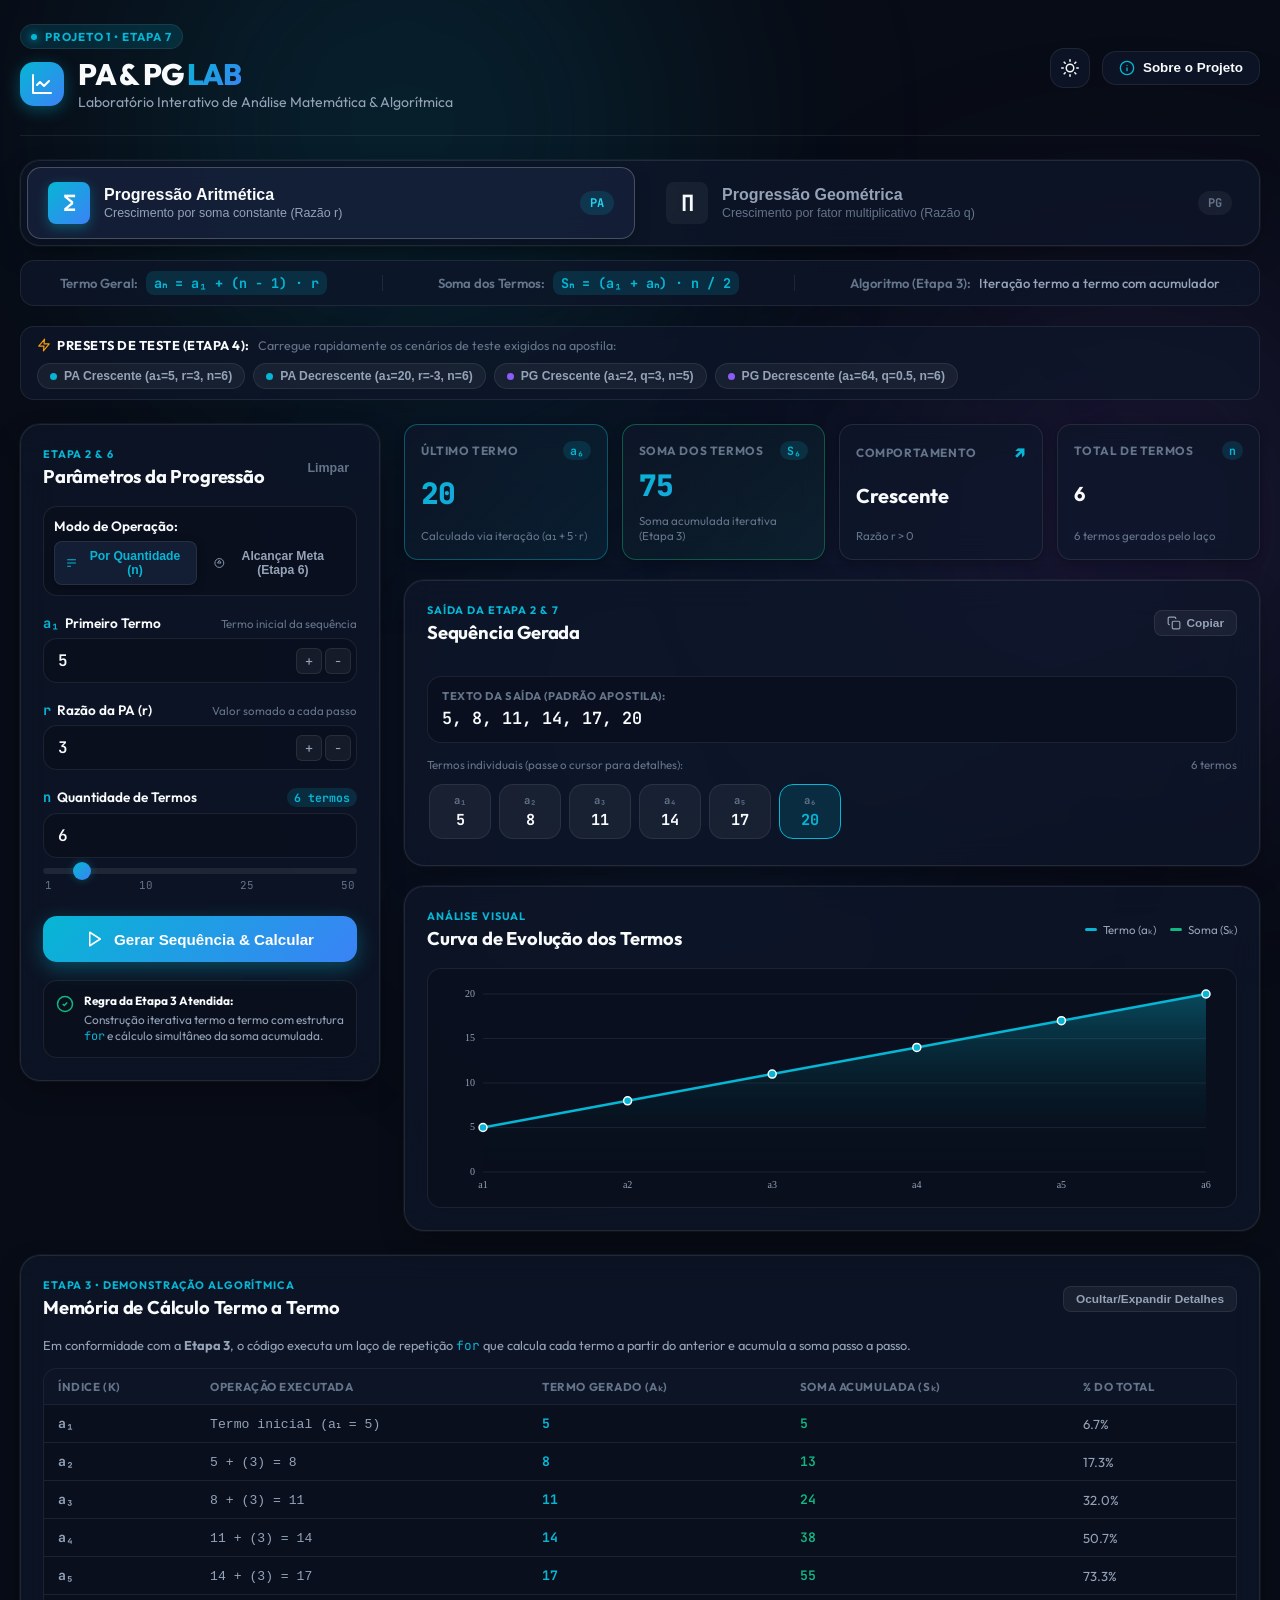
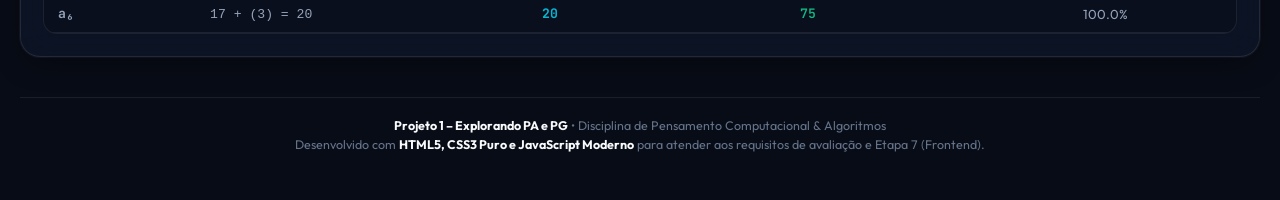
==== standalone.html @ f0453a3e "feat: implementacao inicial do PA & PG Lab (Frontend Interativo e CLI Python)" ====
<!DOCTYPE html>
<html lang="pt-BR">
<head>
  <meta charset="UTF-8">
  <meta name="viewport" content="width=device-width, initial-scale=1.0">
  <title>PA & PG LAB | Laboratório Interativo de Progressões</title>
  <meta name="description" content="Laboratório visual e interativo para exploração, cálculo e análise de Progressões Aritméticas (PA) e Geométricas (PG). Desafio Etapa 7.">
  
  <!-- Fontes do Google: Outfit (moderna/geométrica) e JetBrains Mono (precisão matemática) -->
  <link rel="preconnect" href="https://fonts.googleapis.com">
  <link rel="preconnect" href="https://fonts.gstatic.com" crossorigin>
  <link href="https://fonts.googleapis.com/css2?family=JetBrains+Mono:ital,wght@0,400;0,600;0,700;1,400&family=Outfit:wght@300;400;500;600;700;800&display=swap" rel="stylesheet">
  
  <style>
/* ==========================================================================
   PA & PG LAB - DESIGN SYSTEM & ESTILOS GLOBAIS
   Conceito: Scientific Glassmorphism + Bento Grid (Dark & Light Mode)
   ========================================================================== */

:root {
  /* Tipografia */
  --font-sans: 'Outfit', -apple-system, BlinkMacSystemFont, 'Segoe UI', Roboto, sans-serif;
  --font-mono: 'JetBrains Mono', 'Fira Code', Menlo, Consolas, monospace;

  /* Transições */
  --transition-fast: 0.18s cubic-bezier(0.4, 0, 0.2, 1);
  --transition-smooth: 0.28s cubic-bezier(0.16, 1, 0.3, 1);
  --transition-spring: 0.45s cubic-bezier(0.34, 1.56, 0.64, 1);

  /* Curvaturas */
  --radius-sm: 8px;
  --radius-md: 14px;
  --radius-lg: 20px;
  --radius-xl: 28px;
  --radius-full: 9999px;

  /* Tema PA (Progressão Aritmética - Linear, Fria, Ciano/Azul) */
  --pa-primary: #06b6d4;
  --pa-secondary: #3b82f6;
  --pa-gradient: linear-gradient(135deg, #06b6d4 0%, #3b82f6 100%);
  --pa-glow: rgba(6, 182, 212, 0.35);
  --pa-badge-bg: rgba(6, 182, 212, 0.15);
  --pa-badge-text: #22d3ee;

  /* Tema PG (Progressão Geométrica - Exponencial, Quente, Violeta/Magenta) */
  --pg-primary: #8b5cf6;
  --pg-secondary: #ec4899;
  --pg-gradient: linear-gradient(135deg, #8b5cf6 0%, #ec4899 100%);
  --pg-glow: rgba(139, 92, 246, 0.35);
  --pg-badge-bg: rgba(139, 92, 246, 0.15);
  --pg-badge-text: #c084fc;

  /* Status Colors */
  --success: #10b981;
  --success-bg: rgba(16, 185, 129, 0.15);
  --warning: #f59e0b;
  --danger: #ef4444;
}

/* ==========================================================================
   TEMA ESCURO (PADRÃO / SCIENTIFIC LAB)
   ========================================================================== */
body.theme-dark {
  --bg-app: #080c16;
  --bg-card: rgba(15, 23, 42, 0.72);
  --bg-card-hover: rgba(22, 33, 58, 0.85);
  --bg-input: rgba(10, 16, 30, 0.85);
  --bg-pill: rgba(255, 255, 255, 0.05);
  --bg-pill-hover: rgba(255, 255, 255, 0.1);
  --bg-modal: rgba(13, 19, 33, 0.96);

  --border-subtle: rgba(255, 255, 255, 0.08);
  --border-focus: rgba(255, 255, 255, 0.22);
  --border-card: rgba(255, 255, 255, 0.09);

  --text-main: #f8fafc;
  --text-muted: #94a3b8;
  --text-dim: #64748b;
  --text-inverse: #0f172a;

  --shadow-sm: 0 2px 8px rgba(0, 0, 0, 0.35);
  --shadow-card: 0 10px 30px -10px rgba(0, 0, 0, 0.55), 0 0 0 1px rgba(255, 255, 255, 0.05);
  --shadow-hover: 0 16px 40px -10px rgba(0, 0, 0, 0.7), 0 0 20px var(--theme-glow);

  --ambient-1: rgba(6, 182, 212, 0.12);
  --ambient-2: rgba(139, 92, 246, 0.12);
  --ambient-3: rgba(59, 130, 246, 0.08);
}

/* ==========================================================================
   TEMA CLARO (MINIMALIST DASHBOARD)
   ========================================================================== */
body.theme-light {
  --bg-app: #f1f5f9;
  --bg-card: rgba(255, 255, 255, 0.88);
  --bg-card-hover: rgba(255, 255, 255, 1);
  --bg-input: #ffffff;
  --bg-pill: rgba(0, 0, 0, 0.04);
  --bg-pill-hover: rgba(0, 0, 0, 0.08);
  --bg-modal: rgba(255, 255, 255, 0.98);

  --border-subtle: rgba(0, 0, 0, 0.07);
  --border-focus: rgba(0, 0, 0, 0.25);
  --border-card: rgba(0, 0, 0, 0.08);

  --text-main: #0f172a;
  --text-muted: #475569;
  --text-dim: #94a3b8;
  --text-inverse: #ffffff;

  --shadow-sm: 0 2px 6px rgba(0, 0, 0, 0.05);
  --shadow-card: 0 10px 25px -8px rgba(0, 0, 0, 0.07), 0 0 0 1px rgba(0, 0, 0, 0.04);
  --shadow-hover: 0 16px 35px -8px rgba(0, 0, 0, 0.12), 0 0 15px var(--theme-glow);

  --ambient-1: rgba(6, 182, 212, 0.18);
  --ambient-2: rgba(139, 92, 246, 0.15);
  --ambient-3: rgba(59, 130, 246, 0.12);
}

/* ==========================================================================
   VARIÁVEIS DINÂMICAS DE PROGRESSÃO ATIVA (PA vs PG)
   ========================================================================== */
body[data-progression="pa"] {
  --theme-primary: var(--pa-primary);
  --theme-secondary: var(--pa-secondary);
  --theme-gradient: var(--pa-gradient);
  --theme-glow: var(--pa-glow);
  --theme-badge-bg: var(--pa-badge-bg);
  --theme-badge-text: var(--pa-badge-text);
}

body[data-progression="pg"] {
  --theme-primary: var(--pg-primary);
  --theme-secondary: var(--pg-secondary);
  --theme-gradient: var(--pg-gradient);
  --theme-glow: var(--pg-glow);
  --theme-badge-bg: var(--pg-badge-bg);
  --theme-badge-text: var(--pg-badge-text);
}

/* ==========================================================================
   RESET & BASE
   ========================================================================== */
*, *::before, *::after {
  box-sizing: border-box;
  margin: 0;
  padding: 0;
}

html {
  font-size: 16px;
  scroll-behavior: smooth;
  -webkit-font-smoothing: antialiased;
}

body {
  font-family: var(--font-sans);
  background-color: var(--bg-app);
  color: var(--text-main);
  min-height: 100vh;
  position: relative;
  overflow-x: hidden;
  transition: background-color var(--transition-smooth), color var(--transition-smooth);
}

/* ==========================================================================
   LUZES AMBIENTAIS DE FUNDO (AMBIENT GLOWS)
   ========================================================================== */
.ambient-glow {
  position: fixed;
  border-radius: 50%;
  filter: blur(130px);
  pointer-events: none;
  z-index: 0;
  transition: all 0.8s ease;
}

.glow-1 {
  top: -150px;
  left: 10%;
  width: 550px;
  height: 550px;
  background: var(--ambient-1);
}

.glow-2 {
  top: 30%;
  right: -100px;
  width: 500px;
  height: 500px;
  background: var(--ambient-2);
}

.glow-3 {
  bottom: -100px;
  left: 30%;
  width: 600px;
  height: 600px;
  background: var(--ambient-3);
}

/* ==========================================================================
   CONTAINER PRINCIPAL
   ========================================================================== */
.app-container {
  max-width: 1320px;
  margin: 0 auto;
  padding: 24px 20px 48px;
  position: relative;
  z-index: 1;
}

/* ==========================================================================
   CABEÇALHO
   ========================================================================== */
.app-header {
  display: flex;
  justify-content: space-between;
  align-items: center;
  flex-wrap: wrap;
  gap: 16px;
  padding-bottom: 24px;
  border-bottom: 1px solid var(--border-subtle);
  margin-bottom: 24px;
}

.header-brand {
  display: flex;
  flex-direction: column;
  gap: 8px;
}

.brand-badge {
  display: inline-flex;
  align-items: center;
  gap: 8px;
  font-size: 0.72rem;
  font-weight: 700;
  letter-spacing: 0.08em;
  color: var(--theme-primary);
  background: var(--theme-badge-bg);
  padding: 4px 10px;
  border-radius: var(--radius-full);
  border: 1px solid var(--border-subtle);
  width: fit-content;
}

.badge-dot {
  width: 6px;
  height: 6px;
  border-radius: 50%;
  background: var(--theme-primary);
  box-shadow: 0 0 8px var(--theme-primary);
  animation: pulseDot 2s infinite;
}

@keyframes pulseDot {
  0%, 100% { opacity: 1; transform: scale(1); }
  50% { opacity: 0.4; transform: scale(1.3); }
}

.brand-title-group {
  display: flex;
  align-items: center;
  gap: 14px;
}

.brand-icon {
  width: 44px;
  height: 44px;
  border-radius: var(--radius-md);
  background: var(--theme-gradient);
  display: flex;
  align-items: center;
  justify-content: center;
  color: #ffffff;
  box-shadow: 0 4px 16px var(--theme-glow);
  flex-shrink: 0;
}

.brand-icon svg {
  width: 24px;
  height: 24px;
}

.brand-title {
  font-size: 1.85rem;
  font-weight: 800;
  letter-spacing: -0.03em;
  line-height: 1.15;
}

.gradient-text {
  background: var(--theme-gradient);
  -webkit-background-clip: text;
  -webkit-text-fill-color: transparent;
}

.brand-subtitle {
  font-size: 0.88rem;
  color: var(--text-muted);
  margin-top: 2px;
}

.header-actions {
  display: flex;
  align-items: center;
  gap: 12px;
}

/* Botões do Header */
.btn-icon {
  width: 40px;
  height: 40px;
  border-radius: var(--radius-md);
  background: var(--bg-card);
  border: 1px solid var(--border-subtle);
  color: var(--text-main);
  display: flex;
  align-items: center;
  justify-content: center;
  cursor: pointer;
  transition: all var(--transition-fast);
}

.btn-icon:hover {
  background: var(--bg-card-hover);
  border-color: var(--border-focus);
  transform: translateY(-2px);
}

.btn-icon svg {
  width: 18px;
  height: 18px;
}

body.theme-dark .icon-moon { display: none; }
body.theme-dark .icon-sun { display: block; }
body.theme-light .icon-moon { display: block; }
body.theme-light .icon-sun { display: none; }

.btn-ghost {
  display: inline-flex;
  align-items: center;
  gap: 8px;
  padding: 8px 16px;
  border-radius: var(--radius-md);
  background: var(--bg-card);
  border: 1px solid var(--border-subtle);
  color: var(--text-main);
  font-size: 0.84rem;
  font-weight: 600;
  cursor: pointer;
  transition: all var(--transition-fast);
}

.btn-ghost:hover {
  background: var(--bg-card-hover);
  border-color: var(--border-focus);
  transform: translateY(-2px);
}

.btn-ghost svg {
  width: 16px;
  height: 16px;
  color: var(--theme-primary);
}

/* ==========================================================================
   BARRA DE SELEÇÃO PRINCIPAL: PA vs PG
   ========================================================================== */
.type-selector-section {
  display: flex;
  flex-direction: column;
  gap: 14px;
  margin-bottom: 20px;
}

.segmented-control {
  display: grid;
  grid-template-columns: 1fr 1fr;
  gap: 10px;
  background: var(--bg-card);
  padding: 6px;
  border-radius: var(--radius-lg);
  border: 1px solid var(--border-card);
  backdrop-filter: blur(16px);
  -webkit-backdrop-filter: blur(16px);
  box-shadow: var(--shadow-card);
}

.segment-btn {
  display: flex;
  align-items: center;
  gap: 14px;
  padding: 14px 20px;
  background: transparent;
  border: 1px solid transparent;
  border-radius: var(--radius-md);
  color: var(--text-muted);
  cursor: pointer;
  text-align: left;
  transition: all var(--transition-smooth);
  position: relative;
}

.segment-btn:hover {
  color: var(--text-main);
  background: var(--bg-pill);
}

.segment-btn.active {
  background: var(--bg-card-hover);
  border-color: var(--border-focus);
  color: var(--text-main);
  box-shadow: 0 4px 15px rgba(0, 0, 0, 0.25);
}

.segment-icon {
  font-family: var(--font-mono);
  font-size: 1.4rem;
  font-weight: 700;
  width: 42px;
  height: 42px;
  border-radius: var(--radius-sm);
  display: flex;
  align-items: center;
  justify-content: center;
  background: var(--bg-pill);
  color: var(--text-main);
  transition: all var(--transition-fast);
}

.segment-btn.active .segment-icon {
  background: var(--theme-gradient);
  color: #ffffff;
  box-shadow: 0 4px 12px var(--theme-glow);
}

.segment-content {
  display: flex;
  flex-direction: column;
  gap: 2px;
  flex: 1;
}

.segment-label {
  font-size: 1rem;
  font-weight: 700;
}

.segment-sub {
  font-size: 0.78rem;
  color: var(--text-dim);
}

.segment-btn.active .segment-sub {
  color: var(--text-muted);
}

.segment-badge {
  font-family: var(--font-mono);
  font-size: 0.75rem;
  font-weight: 700;
  padding: 4px 10px;
  border-radius: var(--radius-full);
  background: var(--bg-pill);
  color: var(--text-dim);
}

.segment-btn.active .segment-badge {
  background: var(--theme-badge-bg);
  color: var(--theme-badge-text);
}

/* Banner de Fórmulas Matemáticas */
.formula-banner {
  display: flex;
  align-items: center;
  justify-content: space-around;
  flex-wrap: wrap;
  gap: 12px;
  padding: 10px 18px;
  background: var(--bg-card);
  border-radius: var(--radius-md);
  border: 1px solid var(--border-subtle);
  backdrop-filter: blur(12px);
  font-size: 0.82rem;
}

.formula-item {
  display: flex;
  align-items: center;
  gap: 8px;
}

.formula-tag {
  color: var(--text-dim);
  font-weight: 600;
}

.formula-code {
  font-family: var(--font-mono);
  font-weight: 700;
  color: var(--theme-primary);
  background: var(--theme-badge-bg);
  padding: 3px 8px;
  border-radius: var(--radius-sm);
  font-size: 0.84rem;
}

.formula-divider {
  width: 1px;
  height: 16px;
  background: var(--border-subtle);
}

.formula-desc {
  color: var(--text-muted);
  font-weight: 500;
}

/* ==========================================================================
   PRESETS RÁPIDOS DA ETAPA 4 (TESTES)
   ========================================================================== */
.presets-section {
  display: flex;
  align-items: center;
  justify-content: space-between;
  flex-wrap: wrap;
  gap: 10px;
  padding: 10px 16px;
  background: var(--bg-card);
  border-radius: var(--radius-md);
  border: 1px solid var(--border-subtle);
  margin-bottom: 24px;
}

.presets-header {
  display: flex;
  align-items: center;
  gap: 8px;
}

.presets-title {
  display: inline-flex;
  align-items: center;
  gap: 6px;
  font-size: 0.8rem;
  font-weight: 700;
  color: var(--text-main);
  text-transform: uppercase;
  letter-spacing: 0.04em;
}

.presets-title svg {
  width: 14px;
  height: 14px;
  color: var(--warning);
}

.presets-hint {
  font-size: 0.78rem;
  color: var(--text-dim);
}

.presets-grid {
  display: flex;
  flex-wrap: wrap;
  gap: 8px;
}

.preset-pill {
  display: inline-flex;
  align-items: center;
  gap: 7px;
  padding: 5px 12px;
  background: var(--bg-pill);
  border: 1px solid var(--border-subtle);
  border-radius: var(--radius-full);
  color: var(--text-muted);
  font-size: 0.76rem;
  font-weight: 600;
  cursor: pointer;
  transition: all var(--transition-fast);
}

.preset-pill:hover {
  background: var(--bg-pill-hover);
  color: var(--text-main);
  border-color: var(--border-focus);
  transform: translateY(-1px);
}

.pill-dot {
  width: 7px;
  height: 7px;
  border-radius: 50%;
}

.dot-pa { background: var(--pa-primary); }
.dot-pg { background: var(--pg-primary); }

/* ==========================================================================
   GRID DO DASHBOARD PRINCIPAL (BENTO FORMAT)
   ========================================================================== */
.dashboard-grid {
  display: grid;
  grid-template-columns: 360px 1fr;
  gap: 24px;
  align-items: start;
}

@media (max-width: 980px) {
  .dashboard-grid {
    grid-template-columns: 1fr;
  }
}

/* Estilo Base de Card Glassmorphism */
.card {
  background: var(--bg-card);
  border: 1px solid var(--border-card);
  border-radius: var(--radius-lg);
  padding: 22px;
  backdrop-filter: blur(16px);
  -webkit-backdrop-filter: blur(16px);
  box-shadow: var(--shadow-card);
  transition: border-color var(--transition-fast), box-shadow var(--transition-smooth);
}

.card-header {
  display: flex;
  justify-content: space-between;
  align-items: center;
  margin-bottom: 18px;
}

.card-title-group {
  display: flex;
  flex-direction: column;
  gap: 4px;
}

.card-badge {
  font-size: 0.68rem;
  font-weight: 700;
  letter-spacing: 0.08em;
  color: var(--theme-primary);
  text-transform: uppercase;
}

.card-title {
  font-size: 1.15rem;
  font-weight: 700;
  color: var(--text-main);
  letter-spacing: -0.01em;
}

.btn-text-subtle {
  background: none;
  border: none;
  color: var(--text-dim);
  font-size: 0.78rem;
  font-weight: 600;
  cursor: pointer;
  padding: 4px 8px;
  border-radius: var(--radius-sm);
  transition: color var(--transition-fast);
}

.btn-text-subtle:hover {
  color: var(--text-main);
  text-decoration: underline;
}

/* ==========================================================================
   FORMULÁRIO DE ENTRADAS (CARD DA ESQUERDA)
   ========================================================================== */
.form-body {
  display: flex;
  flex-direction: column;
  gap: 18px;
}

.mode-switch-wrapper {
  background: var(--bg-input);
  padding: 10px;
  border-radius: var(--radius-md);
  border: 1px solid var(--border-subtle);
}

.mode-tabs {
  display: grid;
  grid-template-columns: 1fr 1fr;
  gap: 6px;
  margin-top: 6px;
}

.mode-tab {
  display: flex;
  align-items: center;
  justify-content: center;
  gap: 6px;
  padding: 7px 10px;
  border-radius: var(--radius-sm);
  background: transparent;
  border: 1px solid transparent;
  color: var(--text-muted);
  font-size: 0.76rem;
  font-weight: 600;
  cursor: pointer;
  transition: all var(--transition-fast);
}

.mode-tab svg {
  width: 14px;
  height: 14px;
}

.mode-tab:hover {
  color: var(--text-main);
}

.mode-tab.active {
  background: var(--bg-card-hover);
  color: var(--theme-primary);
  border-color: var(--border-subtle);
  box-shadow: var(--shadow-sm);
}

.form-group {
  display: flex;
  flex-direction: column;
  gap: 6px;
}

.form-group.hidden {
  display: none;
}

.label-row {
  display: flex;
  justify-content: space-between;
  align-items: baseline;
}

.field-label {
  font-size: 0.85rem;
  font-weight: 600;
  color: var(--text-main);
  display: flex;
  align-items: center;
  gap: 6px;
}

.field-label .symbol {
  font-family: var(--font-mono);
  font-weight: 700;
  color: var(--theme-primary);
}

.field-hint {
  font-size: 0.72rem;
  color: var(--text-dim);
}

.terms-counter-badge {
  font-family: var(--font-mono);
  font-size: 0.72rem;
  font-weight: 700;
  color: var(--theme-primary);
  background: var(--theme-badge-bg);
  padding: 2px 7px;
  border-radius: var(--radius-full);
}

.input-wrapper {
  position: relative;
  display: flex;
  align-items: center;
}

.form-input {
  width: 100%;
  padding: 11px 50px 11px 14px;
  background: var(--bg-input);
  border: 1px solid var(--border-subtle);
  border-radius: var(--radius-md);
  color: var(--text-main);
  font-family: var(--font-mono);
  font-size: 1rem;
  font-weight: 600;
  transition: all var(--transition-fast);
  outline: none;
}

.form-input:focus {
  border-color: var(--theme-primary);
  box-shadow: 0 0 0 3px var(--theme-glow);
}

.input-stepper {
  position: absolute;
  right: 6px;
  display: flex;
  gap: 3px;
}

.stepper-btn {
  width: 26px;
  height: 26px;
  background: var(--bg-pill);
  border: 1px solid var(--border-subtle);
  border-radius: 6px;
  color: var(--text-muted);
  font-family: var(--font-mono);
  font-size: 0.85rem;
  display: flex;
  align-items: center;
  justify-content: center;
  cursor: pointer;
  transition: all var(--transition-fast);
}

.stepper-btn:hover {
  background: var(--bg-card-hover);
  color: var(--text-main);
}

/* Slider de Quantidade */
.slider-wrapper {
  display: flex;
  flex-direction: column;
  gap: 4px;
  margin-top: 4px;
}

.range-slider {
  -webkit-appearance: none;
  appearance: none;
  width: 100%;
  height: 6px;
  border-radius: 3px;
  background: var(--border-subtle);
  outline: none;
  cursor: pointer;
}

.range-slider::-webkit-slider-thumb {
  -webkit-appearance: none;
  appearance: none;
  width: 18px;
  height: 18px;
  border-radius: 50%;
  background: var(--theme-gradient);
  cursor: pointer;
  box-shadow: 0 0 8px var(--theme-glow);
  transition: transform var(--transition-fast);
}

.range-slider::-webkit-slider-thumb:hover {
  transform: scale(1.2);
}

.range-ticks {
  display: flex;
  justify-content: space-between;
  font-size: 0.68rem;
  font-family: var(--font-mono);
  color: var(--text-dim);
  padding: 0 2px;
}

.field-note {
  font-size: 0.74rem;
  color: var(--text-muted);
  line-height: 1.4;
  margin-top: 4px;
}

/* Botão Primário de Ação */
.btn-primary {
  display: flex;
  align-items: center;
  justify-content: center;
  gap: 10px;
  width: 100%;
  padding: 14px;
  background: var(--theme-gradient);
  color: #ffffff;
  border: none;
  border-radius: var(--radius-md);
  font-size: 0.95rem;
  font-weight: 700;
  cursor: pointer;
  box-shadow: 0 6px 20px var(--theme-glow);
  transition: all var(--transition-fast);
  margin-top: 6px;
}

.btn-primary:hover {
  transform: translateY(-2px);
  box-shadow: 0 10px 28px var(--theme-glow);
  filter: brightness(1.08);
}

.btn-primary:active {
  transform: translateY(0);
}

.btn-primary svg {
  width: 18px;
  height: 18px;
}

.card-footer-info {
  display: flex;
  gap: 10px;
  padding: 12px;
  background: var(--bg-input);
  border: 1px solid var(--border-subtle);
  border-radius: var(--radius-md);
  font-size: 0.74rem;
  color: var(--text-muted);
  line-height: 1.4;
  margin-top: 18px;
}

.card-footer-info strong {
  color: var(--text-main);
  display: block;
  margin-bottom: 2px;
}

.card-footer-info code {
  font-family: var(--font-mono);
  color: var(--theme-primary);
}

.info-icon svg {
  width: 18px;
  height: 18px;
  color: var(--success);
  flex-shrink: 0;
  margin-top: 2px;
}

/* ==========================================================================
   COLUNA DA DIREITA: RESULTADOS
   ========================================================================== */
.results-column {
  display: flex;
  flex-direction: column;
  gap: 20px;
}

/* Bento Summary Grid (4 Cards de Estatísticas) */
.bento-summary-grid {
  display: grid;
  grid-template-columns: repeat(auto-fit, minmax(200px, 1fr));
  gap: 14px;
}

.stat-card {
  background: var(--bg-card);
  border: 1px solid var(--border-card);
  border-radius: var(--radius-md);
  padding: 16px;
  display: flex;
  flex-direction: column;
  justify-content: space-between;
  backdrop-filter: blur(14px);
  -webkit-backdrop-filter: blur(14px);
  box-shadow: var(--shadow-sm);
  transition: all var(--transition-smooth);
}

.stat-card:hover {
  transform: translateY(-2px);
  border-color: var(--border-focus);
}

.stat-card.highlight-card {
  border-color: rgba(6, 182, 212, 0.4);
  background: linear-gradient(135deg, var(--bg-card) 0%, rgba(6, 182, 212, 0.08) 100%);
}

body[data-progression="pg"] .stat-card.highlight-card {
  border-color: rgba(139, 92, 246, 0.4);
  background: linear-gradient(135deg, var(--bg-card) 0%, rgba(139, 92, 246, 0.08) 100%);
}

.stat-card.highlight-sum {
  border-color: rgba(16, 185, 129, 0.4);
  background: linear-gradient(135deg, var(--bg-card) 0%, rgba(16, 185, 129, 0.08) 100%);
}

.stat-card-header {
  display: flex;
  justify-content: space-between;
  align-items: center;
}

.stat-label {
  font-size: 0.74rem;
  font-weight: 700;
  text-transform: uppercase;
  letter-spacing: 0.05em;
  color: var(--text-dim);
}

.stat-badge {
  font-family: var(--font-mono);
  font-size: 0.72rem;
  font-weight: 700;
  color: var(--theme-primary);
  background: var(--theme-badge-bg);
  padding: 2px 7px;
  border-radius: var(--radius-full);
}

.stat-value-container {
  margin: 10px 0;
}

.stat-value {
  font-family: var(--font-mono);
  font-size: 1.85rem;
  font-weight: 800;
  color: var(--text-main);
  letter-spacing: -0.02em;
  line-height: 1.1;
  word-break: break-all;
}

.stat-card.highlight-card .stat-value {
  background: var(--theme-gradient);
  -webkit-background-clip: text;
  -webkit-text-fill-color: transparent;
}

.stat-card.highlight-sum .stat-value {
  color: var(--success);
}

.stat-value-secondary {
  font-size: 1.25rem;
  font-weight: 700;
  color: var(--text-main);
  margin: 10px 0;
}

.behavior-indicator {
  font-size: 1.1rem;
  font-weight: 800;
  color: var(--theme-primary);
}

.stat-card-footer {
  font-size: 0.72rem;
  color: var(--text-dim);
}

/* ==========================================================================
   CARD DA SEQUÊNCIA GERADA
   ========================================================================== */
.sequence-card {
  display: flex;
  flex-direction: column;
  gap: 14px;
}

.card-header-actions {
  display: flex;
  gap: 8px;
}

.btn-ghost-sm {
  display: inline-flex;
  align-items: center;
  gap: 6px;
  padding: 5px 12px;
  border-radius: var(--radius-sm);
  background: var(--bg-pill);
  border: 1px solid var(--border-subtle);
  color: var(--text-muted);
  font-size: 0.74rem;
  font-weight: 600;
  cursor: pointer;
  transition: all var(--transition-fast);
}

.btn-ghost-sm:hover {
  background: var(--bg-pill-hover);
  color: var(--text-main);
  border-color: var(--border-focus);
}

.btn-ghost-sm svg {
  width: 14px;
  height: 14px;
}

/* Formato em Texto Padrão Apostila */
.plain-format-box {
  background: var(--bg-input);
  border: 1px solid var(--border-subtle);
  border-radius: var(--radius-md);
  padding: 12px 14px;
}

.format-label {
  font-size: 0.7rem;
  font-weight: 700;
  color: var(--text-dim);
  text-transform: uppercase;
  letter-spacing: 0.05em;
  margin-bottom: 4px;
}

.format-code {
  font-family: var(--font-mono);
  font-size: 1.05rem;
  font-weight: 600;
  color: var(--text-main);
  word-break: break-word;
  line-height: 1.4;
}

/* Chips da Sequência */
.sequence-chips-container {
  display: flex;
  flex-direction: column;
  gap: 8px;
}

.chips-header {
  display: flex;
  justify-content: space-between;
  font-size: 0.72rem;
  color: var(--text-dim);
}

.sequence-chips-grid {
  display: flex;
  flex-wrap: wrap;
  gap: 8px;
  max-height: 240px;
  overflow-y: auto;
  padding: 4px 2px;
}

.sequence-chips-grid::-webkit-scrollbar {
  width: 5px;
}
.sequence-chips-grid::-webkit-scrollbar-thumb {
  background: var(--border-focus);
  border-radius: 4px;
}

.term-chip {
  display: inline-flex;
  flex-direction: column;
  align-items: center;
  padding: 8px 12px;
  background: var(--bg-pill);
  border: 1px solid var(--border-subtle);
  border-radius: var(--radius-md);
  min-width: 62px;
  cursor: pointer;
  transition: all var(--transition-fast);
  animation: chipAppear 0.3s ease forwards;
}

@keyframes chipAppear {
  from { opacity: 0; transform: translateY(6px); }
  to { opacity: 1; transform: translateY(0); }
}

.term-chip:hover {
  background: var(--bg-card-hover);
  border-color: var(--theme-primary);
  transform: translateY(-2px);
  box-shadow: 0 4px 12px var(--theme-glow);
}

.term-chip.is-last {
  border-color: var(--theme-primary);
  background: var(--theme-badge-bg);
}

.chip-index {
  font-family: var(--font-mono);
  font-size: 0.66rem;
  color: var(--text-dim);
  font-weight: 600;
}

.chip-value {
  font-family: var(--font-mono);
  font-size: 0.95rem;
  font-weight: 700;
  color: var(--text-main);
  margin-top: 2px;
}

.term-chip.is-last .chip-value {
  color: var(--theme-primary);
}

/* ==========================================================================
   CARD DO GRÁFICO (CANVAS NATIVO)
   ========================================================================== */
.chart-card {
  position: relative;
}

.chart-legend {
  display: flex;
  gap: 14px;
  font-size: 0.72rem;
  color: var(--text-muted);
}

.legend-item {
  display: flex;
  align-items: center;
  gap: 6px;
}

.legend-color-line {
  width: 12px;
  height: 3px;
  background: var(--theme-primary);
  border-radius: 2px;
}

.legend-color-sum {
  width: 12px;
  height: 3px;
  background: var(--success);
  border-radius: 2px;
}

.chart-wrapper {
  position: relative;
  width: 100%;
  height: 240px;
  background: var(--bg-input);
  border-radius: var(--radius-md);
  border: 1px solid var(--border-subtle);
  overflow: hidden;
}

#progressionCanvas {
  width: 100%;
  height: 100%;
  display: block;
}

.chart-tooltip {
  position: absolute;
  pointer-events: none;
  background: var(--bg-modal);
  border: 1px solid var(--border-focus);
  padding: 6px 10px;
  border-radius: var(--radius-sm);
  font-family: var(--font-mono);
  font-size: 0.72rem;
  color: var(--text-main);
  box-shadow: var(--shadow-sm);
  transform: translate(-50%, -120%);
  white-space: nowrap;
  z-index: 10;
  transition: opacity var(--transition-fast);
}

.chart-tooltip.hidden {
  opacity: 0;
}

/* ==========================================================================
   TABELA DE MEMÓRIA DE CÁLCULO (ETAPA 3)
   ========================================================================== */
.detailed-analysis-section {
  margin-top: 24px;
}

.section-explanation {
  font-size: 0.8rem;
  color: var(--text-muted);
  margin-bottom: 14px;
}

.section-explanation code {
  font-family: var(--font-mono);
  color: var(--theme-primary);
}

.table-responsive {
  max-height: 340px;
  overflow-y: auto;
  border: 1px solid var(--border-subtle);
  border-radius: var(--radius-md);
  background: var(--bg-input);
  transition: max-height var(--transition-smooth);
}

.table-responsive.collapsed {
  max-height: 0;
  border: none;
  overflow: hidden;
}

.calc-table {
  width: 100%;
  border-collapse: collapse;
  text-align: left;
  font-size: 0.82rem;
}

.calc-table th {
  background: var(--bg-card);
  color: var(--text-dim);
  font-size: 0.72rem;
  font-weight: 700;
  text-transform: uppercase;
  letter-spacing: 0.05em;
  padding: 10px 14px;
  position: sticky;
  top: 0;
  border-bottom: 1px solid var(--border-subtle);
  z-index: 2;
}

.calc-table td {
  padding: 10px 14px;
  border-bottom: 1px solid var(--border-subtle);
  color: var(--text-muted);
}

.calc-table tbody tr:hover {
  background: var(--bg-pill);
}

.calc-table td:nth-child(1),
.calc-table td:nth-child(3),
.calc-table td:nth-child(4) {
  font-family: var(--font-mono);
  font-weight: 600;
}

.calc-table td:nth-child(3) {
  color: var(--theme-primary);
}

.calc-table td:nth-child(4) {
  color: var(--success);
}

/* ==========================================================================
   RODAPÉ
   ========================================================================== */
.app-footer {
  margin-top: 40px;
  padding-top: 20px;
  border-top: 1px solid var(--border-subtle);
  text-align: center;
  font-size: 0.78rem;
  color: var(--text-dim);
}

.footer-content {
  display: flex;
  flex-direction: column;
  gap: 4px;
}

.footer-content strong {
  color: var(--text-main);
}

/* ==========================================================================
   MODAL DE DOCUMENTAÇÃO E CRITÉRIOS
   ========================================================================== */
.modal-backdrop {
  position: fixed;
  inset: 0;
  background: rgba(0, 0, 0, 0.7);
  backdrop-filter: blur(8px);
  -webkit-backdrop-filter: blur(8px);
  display: flex;
  align-items: center;
  justify-content: center;
  padding: 20px;
  z-index: 100;
  animation: fadeIn 0.25s ease;
}

.modal-backdrop.hidden {
  display: none;
}

@keyframes fadeIn {
  from { opacity: 0; }
  to { opacity: 1; }
}

.modal-dialog {
  background: var(--bg-modal);
  border: 1px solid var(--border-card);
  border-radius: var(--radius-xl);
  max-width: 780px;
  width: 100%;
  max-height: 85vh;
  display: flex;
  flex-direction: column;
  box-shadow: 0 25px 60px rgba(0, 0, 0, 0.5);
  animation: slideUp 0.3s cubic-bezier(0.16, 1, 0.3, 1);
  overflow: hidden;
}

@keyframes slideUp {
  from { opacity: 0; transform: translateY(20px); }
  to { opacity: 1; transform: translateY(0); }
}

.modal-header {
  display: flex;
  justify-content: space-between;
  align-items: center;
  padding: 20px 24px;
  border-bottom: 1px solid var(--border-subtle);
}

.modal-badge {
  font-size: 0.68rem;
  font-weight: 700;
  letter-spacing: 0.08em;
  color: var(--theme-primary);
  text-transform: uppercase;
}

.modal-title {
  font-size: 1.25rem;
  font-weight: 700;
  color: var(--text-main);
}

.btn-close {
  background: none;
  border: none;
  font-size: 1.6rem;
  color: var(--text-dim);
  cursor: pointer;
  padding: 4px 8px;
  border-radius: var(--radius-sm);
  transition: color var(--transition-fast);
}

.btn-close:hover {
  color: var(--text-main);
}

.modal-body {
  padding: 20px 24px;
  overflow-y: auto;
  display: flex;
  flex-direction: column;
  gap: 18px;
}

.modal-tabs {
  display: flex;
  gap: 8px;
  border-bottom: 1px solid var(--border-subtle);
  padding-bottom: 8px;
}

.modal-tab-btn {
  padding: 6px 14px;
  border-radius: var(--radius-sm);
  background: transparent;
  border: none;
  color: var(--text-muted);
  font-size: 0.8rem;
  font-weight: 600;
  cursor: pointer;
  transition: all var(--transition-fast);
}

.modal-tab-btn:hover {
  color: var(--text-main);
}

.modal-tab-btn.active {
  background: var(--theme-badge-bg);
  color: var(--theme-primary);
}

.modal-tab-content {
  display: none;
  flex-direction: column;
  gap: 14px;
}

.modal-tab-content.active {
  display: flex;
}

.modal-tab-content h3 {
  font-size: 1.05rem;
  font-weight: 700;
  color: var(--text-main);
}

.modal-tab-content p {
  font-size: 0.84rem;
  color: var(--text-muted);
  line-height: 1.5;
}

/* Brainstorm Cards */
.brainstorm-cards {
  display: flex;
  flex-direction: column;
  gap: 12px;
  margin-top: 6px;
}

.brainstorm-card {
  padding: 14px;
  border-radius: var(--radius-md);
  background: var(--bg-pill);
  border: 1px solid var(--border-subtle);
  display: flex;
  flex-direction: column;
  gap: 6px;
}

.brainstorm-card.selected {
  border-color: var(--theme-primary);
  background: var(--theme-badge-bg);
}

.badge-tag {
  font-size: 0.65rem;
  font-weight: 700;
  color: var(--theme-primary);
  letter-spacing: 0.05em;
}

.brainstorm-card h4 {
  font-size: 0.92rem;
  color: var(--text-main);
}

.brainstorm-card ul {
  padding-left: 18px;
  font-size: 0.78rem;
  color: var(--text-muted);
  line-height: 1.4;
}

/* Q&A Item (Etapa 5) */
.qa-item {
  background: var(--bg-input);
  border: 1px solid var(--border-subtle);
  border-radius: var(--radius-md);
  padding: 14px;
  display: flex;
  flex-direction: column;
  gap: 6px;
}

.qa-item h4 {
  font-size: 0.88rem;
  color: var(--theme-primary);
}

.qa-item p {
  font-size: 0.82rem;
  color: var(--text-main);
}

.qa-item code {
  font-family: var(--font-mono);
  background: var(--bg-pill);
  padding: 2px 6px;
  border-radius: 4px;
  color: var(--theme-primary);
}

/* Tabela de Critérios */
.criteria-table {
  width: 100%;
  border-collapse: collapse;
  font-size: 0.82rem;
  border: 1px solid var(--border-subtle);
  border-radius: var(--radius-md);
  overflow: hidden;
}

.criteria-table th, .criteria-table td {
  padding: 9px 12px;
  border-bottom: 1px solid var(--border-subtle);
  text-align: left;
}

.criteria-table th {
  background: var(--bg-card);
  color: var(--text-dim);
  font-size: 0.72rem;
  text-transform: uppercase;
}

.criteria-table .total-row {
  background: var(--theme-badge-bg);
  font-weight: 700;
}

.status-badge.ok {
  color: var(--success);
  font-weight: 700;
}

.modal-footer {
  padding: 16px 24px;
  border-top: 1px solid var(--border-subtle);
  display: flex;
  justify-content: flex-end;
}

.btn-primary-sm {
  padding: 8px 16px;
  background: var(--theme-gradient);
  color: #fff;
  border: none;
  border-radius: var(--radius-md);
  font-size: 0.82rem;
  font-weight: 700;
  cursor: pointer;
}

/* Toast */
.toast {
  position: fixed;
  bottom: 24px;
  right: 24px;
  background: var(--bg-modal);
  border: 1px solid var(--theme-primary);
  color: var(--text-main);
  padding: 10px 18px;
  border-radius: var(--radius-md);
  display: flex;
  align-items: center;
  gap: 8px;
  font-size: 0.82rem;
  font-weight: 600;
  box-shadow: 0 10px 30px rgba(0, 0, 0, 0.4);
  z-index: 200;
  animation: slideInRight 0.25s ease;
}

.toast.hidden { display: none; }

.toast svg {
  width: 16px;
  height: 16px;
  color: var(--success);
}

@keyframes slideInRight {
  from { opacity: 0; transform: translateX(20px); }
  to { opacity: 1; transform: translateX(0); }
}

</style>
</head>
<body class="theme-dark" data-progression="pa">
  <!-- Efeitos de iluminação de fundo (Luzes de ambiente) -->
  <div class="ambient-glow glow-1"></div>
  <div class="ambient-glow glow-2"></div>
  <div class="ambient-glow glow-3"></div>

  <div class="app-container">
    <!-- CABEÇALHO -->
    <header class="app-header">
      <div class="header-brand">
        <div class="brand-badge">
          <span class="badge-dot"></span>
          <span>PROJETO 1 • ETAPA 7</span>
        </div>
        <div class="brand-title-group">
          <div class="brand-icon">
            <svg viewBox="0 0 24 24" fill="none" stroke="currentColor" stroke-width="2" stroke-linecap="round" stroke-linejoin="round">
              <path d="M3 3v18h18" />
              <path d="M19 9l-5 5-4-4-3 3" />
            </svg>
          </div>
          <div>
            <h1 class="brand-title">PA & PG <span class="gradient-text">LAB</span></h1>
            <p class="brand-subtitle">Laboratório Interativo de Análise Matemática & Algorítmica</p>
          </div>
        </div>
      </div>

      <div class="header-actions">
        <!-- Alternar Tema -->
        <button id="themeToggleBtn" class="btn-icon" title="Alternar Modo Claro / Escuro" aria-label="Alternar Tema">
          <svg class="icon-sun" viewBox="0 0 24 24" fill="none" stroke="currentColor" stroke-width="2" stroke-linecap="round" stroke-linejoin="round">
            <circle cx="12" cy="12" r="5" />
            <line x1="12" y1="1" x2="12" y2="3" />
            <line x1="12" y1="21" x2="12" y2="23" />
            <line x1="4.22" y1="4.22" x2="5.64" y2="5.64" />
            <line x1="18.36" y1="18.36" x2="19.78" y2="19.78" />
            <line x1="1" y1="12" x2="3" y2="12" />
            <line x1="21" y1="12" x2="23" y2="12" />
            <line x1="4.22" y1="19.78" x2="5.64" y2="18.36" />
            <line x1="18.36" y1="5.64" x2="19.78" y2="4.22" />
          </svg>
          <svg class="icon-moon" viewBox="0 0 24 24" fill="none" stroke="currentColor" stroke-width="2" stroke-linecap="round" stroke-linejoin="round">
            <path d="M21 12.79A9 9 0 1 1 11.21 3 7 7 0 0 0 21 12.79z" />
          </svg>
        </button>

        <!-- Botão Abrir Guia do Projeto -->
        <button id="openInfoModalBtn" class="btn-ghost" title="Ver Brainstorm de Design e Reflexão">
          <svg viewBox="0 0 24 24" fill="none" stroke="currentColor" stroke-width="2" stroke-linecap="round" stroke-linejoin="round">
            <circle cx="12" cy="12" r="10" />
            <line x1="12" y1="16" x2="12" y2="12" />
            <line x1="12" y1="8" x2="12.01" y2="8" />
          </svg>
          <span>Sobre o Projeto</span>
        </button>
      </div>
    </header>

    <!-- BARRA DE SELEÇÃO PRINCIPAL: PA vs PG -->
    <section class="type-selector-section">
      <div class="segmented-control" role="tablist" aria-label="Escolha o tipo de progressão">
        <button id="typePaBtn" class="segment-btn active" role="tab" aria-selected="true" data-type="pa">
          <span class="segment-icon">Σ</span>
          <span class="segment-content">
            <span class="segment-label">Progressão Aritmética</span>
            <span class="segment-sub">Crescimento por soma constante (Razão r)</span>
          </span>
          <span class="segment-badge">PA</span>
        </button>
        <button id="typePgBtn" class="segment-btn" role="tab" aria-selected="false" data-type="pg">
          <span class="segment-icon">Π</span>
          <span class="segment-content">
            <span class="segment-label">Progressão Geométrica</span>
            <span class="segment-sub">Crescimento por fator multiplicativo (Razão q)</span>
          </span>
          <span class="segment-badge">PG</span>
        </button>
      </div>

      <!-- Card da Fórmula Teórica em Tempo Real -->
      <div class="formula-banner">
        <div class="formula-item">
          <span class="formula-tag">Termo Geral:</span>
          <code id="formulaTermoGeral" class="formula-code">aₙ = a₁ + (n - 1) · r</code>
        </div>
        <div class="formula-divider"></div>
        <div class="formula-item">
          <span class="formula-tag">Soma dos Termos:</span>
          <code id="formulaSoma" class="formula-code">Sₙ = (a₁ + aₙ) · n / 2</code>
        </div>
        <div class="formula-divider"></div>
        <div class="formula-item">
          <span class="formula-tag">Algoritmo (Etapa 3):</span>
          <span class="formula-desc">Iteração termo a termo com acumulador</span>
        </div>
      </div>
    </section>

    <!-- PRESETS RÁPIDOS DA ETAPA 4 (TESTES) -->
    <section class="presets-section">
      <div class="presets-header">
        <span class="presets-title">
          <svg viewBox="0 0 24 24" fill="none" stroke="currentColor" stroke-width="2" stroke-linecap="round" stroke-linejoin="round">
            <polygon points="13 2 3 14 12 14 11 22 21 10 12 10 13 2" />
          </svg>
          Presets de Teste (Etapa 4):
        </span>
        <span class="presets-hint">Carregue rapidamente os cenários de teste exigidos na apostila:</span>
      </div>
      <div class="presets-grid">
        <button class="preset-pill" data-preset="pa-crescente">
          <span class="pill-dot dot-pa"></span>
          <span>PA Crescente (a₁=5, r=3, n=6)</span>
        </button>
        <button class="preset-pill" data-preset="pa-decrescente">
          <span class="pill-dot dot-pa"></span>
          <span>PA Decrescente (a₁=20, r=-3, n=6)</span>
        </button>
        <button class="preset-pill" data-preset="pg-crescente">
          <span class="pill-dot dot-pg"></span>
          <span>PG Crescente (a₁=2, q=3, n=5)</span>
        </button>
        <button class="preset-pill" data-preset="pg-decrescente">
          <span class="pill-dot dot-pg"></span>
          <span>PG Decrescente (a₁=64, q=0.5, n=6)</span>
        </button>
      </div>
    </section>

    <!-- LAYOUT PRINCIPAL: ENTRADAS & RESULTADOS -->
    <main class="dashboard-grid">
      <!-- COLUNA DA ESQUERDA: ENTRADAS E CONFIGURAÇÕES -->
      <section class="card input-card">
        <div class="card-header">
          <div class="card-title-group">
            <span class="card-badge">ETAPA 2 & 6</span>
            <h2 class="card-title">Parâmetros da Progressão</h2>
          </div>
          <button id="resetFormBtn" class="btn-text-subtle" title="Redefinir valores padrão">Limpar</button>
        </div>

        <form id="progressionForm" class="form-body" onsubmit="return false;">
          <!-- Seletor de Modo: Quantidade de Termos vs Alcançar Meta -->
          <div class="mode-switch-wrapper">
            <label class="field-label">Modo de Operação:</label>
            <div class="mode-tabs">
              <button type="button" id="modeStandardBtn" class="mode-tab active" data-mode="standard">
                <svg viewBox="0 0 24 24" fill="none" stroke="currentColor" stroke-width="2"><path d="M4 6h16M4 12h16M4 18h7"/></svg>
                <span>Por Quantidade (n)</span>
              </button>
              <button type="button" id="modeGoalBtn" class="mode-tab" data-mode="goal">
                <svg viewBox="0 0 24 24" fill="none" stroke="currentColor" stroke-width="2"><circle cx="12" cy="12" r="10"/><path d="m12 6 4 6h-8z"/></svg>
                <span>Alcançar Meta (Etapa 6)</span>
              </button>
            </div>
          </div>

          <!-- Campo 1: Primeiro Termo (a1) -->
          <div class="form-group">
            <div class="label-row">
              <label for="inputA1" class="field-label">
                <span class="symbol">a₁</span> Primeiro Termo
              </label>
              <span class="field-hint">Termo inicial da sequência</span>
            </div>
            <div class="input-wrapper">
              <input type="number" id="inputA1" class="form-input" value="5" step="any" required>
              <div class="input-stepper">
                <button type="button" class="stepper-btn" data-step-target="inputA1" data-step="1">+</button>
                <button type="button" class="stepper-btn" data-step-target="inputA1" data-step="-1">−</button>
              </div>
            </div>
          </div>

          <!-- Campo 2: Razão (r ou q) -->
          <div class="form-group">
            <div class="label-row">
              <label for="inputRatio" class="field-label">
                <span id="ratioSymbol" class="symbol">r</span> 
                <span id="ratioLabelText">Razão da PA (r)</span>
              </label>
              <span id="ratioHint" class="field-hint">Valor somado a cada passo</span>
            </div>
            <div class="input-wrapper">
              <input type="number" id="inputRatio" class="form-input" value="3" step="any" required>
              <div class="input-stepper">
                <button type="button" class="stepper-btn" data-step-target="inputRatio" data-step="1">+</button>
                <button type="button" class="stepper-btn" data-step-target="inputRatio" data-step="-1">−</button>
              </div>
            </div>
          </div>

          <!-- Campo 3: Quantidade de Termos (n) - Visível no modo standard -->
          <div id="termsCountGroup" class="form-group">
            <div class="label-row">
              <label for="inputN" class="field-label">
                <span class="symbol">n</span> Quantidade de Termos
              </label>
              <span id="termsBadge" class="terms-counter-badge">6 termos</span>
            </div>
            <div class="input-wrapper">
              <input type="number" id="inputN" class="form-input" value="6" min="1" max="1000" step="1" required>
            </div>
            <div class="slider-wrapper">
              <input type="range" id="sliderN" class="range-slider" min="1" max="50" value="6">
              <div class="range-ticks">
                <span>1</span>
                <span>10</span>
                <span>25</span>
                <span>50</span>
              </div>
            </div>
          </div>

          <!-- Campo 4: Meta da Soma - Visível no modo goal (Etapa 6) -->
          <div id="goalGroup" class="form-group hidden">
            <div class="label-row">
              <label for="inputGoal" class="field-label">
                <span class="symbol">🎯</span> Meta da Soma
              </label>
              <span class="field-hint">Descobre quantos termos ultrapassam essa meta</span>
            </div>
            <div class="input-wrapper">
              <input type="number" id="inputGoal" class="form-input" value="1000" step="any">
            </div>
            <p class="field-note">
              O algoritmo itera acumulando a soma até atingir ou superar a meta informada (ex: exemplo da apostila: a₁=2, q=2, Meta=1000 ➔ 9 termos, soma 1022).
            </p>
          </div>

          <!-- Botão Principal de Execução -->
          <button type="button" id="calculateBtn" class="btn-primary">
            <svg viewBox="0 0 24 24" fill="none" stroke="currentColor" stroke-width="2" stroke-linecap="round" stroke-linejoin="round">
              <polygon points="5 3 19 12 5 21 5 3"/>
            </svg>
            <span>Gerar Sequência & Calcular</span>
          </button>
        </form>

        <!-- Informação do Algoritmo Termo a Termo -->
        <div class="card-footer-info">
          <div class="info-icon">
            <svg viewBox="0 0 24 24" fill="none" stroke="currentColor" stroke-width="2"><circle cx="12" cy="12" r="10"/><path d="m9 12 2 2 4-4"/></svg>
          </div>
          <div>
            <strong>Regra da Etapa 3 Atendida:</strong>
            <p>Construção iterativa termo a termo com estrutura <code>for</code> e cálculo simultâneo da soma acumulada.</p>
          </div>
        </div>
      </section>

      <!-- COLUNA DA DIREITA: RESULTADOS PRINCIPAIS & GRÁFICO -->
      <section class="results-column">
        <!-- BENTO GRID DE CARDS RESUMO -->
        <div class="bento-summary-grid">
          <!-- Card 1: Último Termo (Destaque Principal) -->
          <div class="stat-card highlight-card">
            <div class="stat-card-header">
              <span class="stat-label">Último Termo</span>
              <span id="lastTermIndexBadge" class="stat-badge">a₆</span>
            </div>
            <div class="stat-value-container">
              <div id="statLastTerm" class="stat-value">20</div>
            </div>
            <div class="stat-card-footer">
              <span id="lastTermFormulaTip">Valor no último passo calculado</span>
            </div>
          </div>

          <!-- Card 2: Soma dos Termos (Destaque Principal) -->
          <div class="stat-card highlight-card highlight-sum">
            <div class="stat-card-header">
              <span class="stat-label">Soma dos Termos</span>
              <span id="sumIndexBadge" class="stat-badge">S₆</span>
            </div>
            <div class="stat-value-container">
              <div id="statSum" class="stat-value">75</div>
            </div>
            <div class="stat-card-footer">
              <span id="sumMethodTip">Soma acumulada iterativa (Etapa 3)</span>
            </div>
          </div>

          <!-- Card 3: Classificação do Comportamento -->
          <div class="stat-card">
            <div class="stat-card-header">
              <span class="stat-label">Comportamento</span>
              <span id="behaviorIcon" class="behavior-indicator">↗</span>
            </div>
            <div id="statClassification" class="stat-value-secondary">Crescente</div>
            <div class="stat-card-footer">
              <span id="statRatioExplanation">Razão r > 0</span>
            </div>
          </div>

          <!-- Card 4: Quantidade Efetiva / Meta -->
          <div class="stat-card">
            <div class="stat-card-header">
              <span id="countCardLabel" class="stat-label">Total de Termos</span>
              <span class="stat-badge">n</span>
            </div>
            <div id="statTermsCount" class="stat-value-secondary">6</div>
            <div class="stat-card-footer">
              <span id="statGoalDifference">Meta alcançada no termo 9</span>
            </div>
          </div>
        </div>

        <!-- CARD DA SEQUÊNCIA GERADA -->
        <article class="card sequence-card">
          <div class="card-header">
            <div class="card-title-group">
              <span class="card-badge">SAÍDA DA ETAPA 2 & 7</span>
              <h3 class="card-title">Sequência Gerada</h3>
            </div>
            <div class="card-header-actions">
              <button id="copySequenceBtn" class="btn-ghost-sm" title="Copiar termos para a área de transferência">
                <svg viewBox="0 0 24 24" fill="none" stroke="currentColor" stroke-width="2"><rect x="9" y="9" width="13" height="13" rx="2" ry="2"/><path d="M5 15H4a2 2 0 0 1-2-2V4a2 2 0 0 1 2-2h9a2 2 0 0 1 2 2v1"/></svg>
                <span>Copiar</span>
              </button>
            </div>
          </div>

          <!-- Faixa de Exibição Formatada Estilo Apostila -->
          <div class="plain-format-box">
            <div class="format-label">Texto da Saída (Padrão Apostila):</div>
            <div id="plainSequenceText" class="format-code">5, 8, 11, 14, 17, 20</div>
          </div>

          <!-- Visualização em Chips Interativos com Posição -->
          <div class="sequence-chips-container">
            <div class="chips-header">
              <span>Termos individuais (passe o cursor para detalhes):</span>
              <span id="chipsSummaryInfo">6 itens</span>
            </div>
            <div id="sequenceChipsList" class="sequence-chips-grid">
              <!-- Renderizado via JavaScript -->
            </div>
          </div>
        </article>

        <!-- CARD DE VISUALIZAÇÃO GRÁFICA (CANVAS NATIVO) -->
        <article class="card chart-card">
          <div class="card-header">
            <div class="card-title-group">
              <span class="card-badge">ANÁLISE VISUAL</span>
              <h3 class="card-title">Curva de Evolução dos Termos</h3>
            </div>
            <div class="chart-legend">
              <span class="legend-item"><span class="legend-color-line"></span> Termo (aₖ)</span>
              <span class="legend-item"><span class="legend-color-sum"></span> Soma (Sₖ)</span>
            </div>
          </div>
          <div class="chart-wrapper">
            <canvas id="progressionCanvas" width="700" height="240"></canvas>
            <div id="chartTooltip" class="chart-tooltip hidden"></div>
          </div>
        </article>
      </section>
    </main>

    <!-- SEÇÃO INFERIOR: MEMÓRIA DE CÁLCULO ITERATIVA (ETAPA 3) & REFLEXÃO -->
    <section class="detailed-analysis-section">
      <div class="card table-card">
        <div class="card-header">
          <div class="card-title-group">
            <span class="card-badge">ETAPA 3 • DEMONSTRAÇÃO ALGORÍTMICA</span>
            <h3 class="card-title">Memória de Cálculo Termo a Termo</h3>
          </div>
          <button id="toggleTableBtn" class="btn-ghost-sm">Ocultar/Expandir Detalhes</button>
        </div>
        <p class="section-explanation">
          Em conformidade com a <strong>Etapa 3</strong>, o código executa um laço de repetição <code>for</code> que calcula cada termo a partir do anterior e acumula a soma passo a passo.
        </p>
        <div id="tableWrapper" class="table-responsive">
          <table class="calc-table">
            <thead>
              <tr>
                <th>Índice (k)</th>
                <th>Operação Executada</th>
                <th>Termo Gerado (aₖ)</th>
                <th>Soma Acumulada (Sₖ)</th>
                <th>% do Total</th>
              </tr>
            </thead>
            <tbody id="calculationTableBody">
              <!-- Preenchido via JavaScript -->
            </tbody>
          </table>
        </div>
      </div>
    </section>

    <!-- RODAPÉ -->
    <footer class="app-footer">
      <div class="footer-content">
        <p><strong>Projeto 1 – Explorando PA e PG</strong> • Disciplina de Pensamento Computacional & Algoritmos</p>
        <p>Desenvolvido com <strong>HTML5, CSS3 Puro e JavaScript Moderno</strong> para atender aos requisitos de avaliação e Etapa 7 (Frontend).</p>
      </div>
    </footer>
  </div>

  <!-- MODAL DE GUIA TEÓRICO, CRITÉRIOS E ETAPA 5 -->
  <div id="infoModal" class="modal-backdrop hidden" role="dialog" aria-modal="true">
    <div class="modal-dialog">
      <div class="modal-header">
        <div class="modal-title-group">
          <span class="modal-badge">DOCUMENTAÇÃO DO PROJETO</span>
          <h2 class="modal-title">Sobre o Projeto • Brainstorm & Teoria</h2>
        </div>
        <button id="closeInfoModalBtn" class="btn-close" aria-label="Fechar Modal">&times;</button>
      </div>

      <div class="modal-body">
        <!-- Abas do Modal -->
        <div class="modal-tabs">
          <button class="modal-tab-btn active" data-modal-tab="tab-brainstorm">Brainstorm de Design</button>
          <button class="modal-tab-btn" data-modal-tab="tab-reflexao">Respostas da Etapa 5</button>
        </div>

        <!-- Conteúdo 1: Brainstorm de Design -->
        <div id="tab-brainstorm" class="modal-tab-content active">
          <h3>Brainstorming de Design para o Desafio Extra (Etapa 7)</h3>
          <p>Para criar uma experiência surpreendente (WOW factor) que una rigor matemático e excelência de interface, avaliamos 4 direções estéticas:</p>
          
          <div class="brainstorm-cards">
            <div class="brainstorm-card selected">
              <div class="badge-tag">DIREÇÃO ADOTADA</div>
              <h4>1. Scientific Glassmorphism & Math Tech Lab</h4>
              <p>Interface escura com cartões foscos translúcidos (backdrop-blur), destaques em ciano e violeta elétrico e tipografia matemática precisa (JetBrains Mono). Evoca um laboratório científico avançado.</p>
              <ul>
                <li><strong>Pontos Fortes:</strong> Sofisticação imediata, facilidade de leitura noturna, contraste ideal para gráficos.</li>
                <li><strong>Adequação:</strong> 100% alinhado ao conceito "PA & PG LAB".</li>
              </ul>
            </div>

            <div class="brainstorm-card">
              <h4>2. Academic Neo-Brutalism</h4>
              <p>Contornos pretos marcantes, sombras duras e cores pastel vibrantes (estilo Figma/Notion interativo).</p>
              <ul>
                <li><strong>Pontos Fortes:</strong> Lúdico e didático para salas de aula infantis.</li>
                <li><strong>Desvantagem:</strong> Cansa a visão em sequências com dezenas de termos.</li>
              </ul>
            </div>

            <div class="brainstorm-card">
              <h4>3. Clean Bento Grid (Apple Dashboard)</h4>
              <p>Módulos retangulares com cantos arredondados suaves, visual limpo e minimalista.</p>
              <ul>
                <li><strong>Incorporação:</strong> O layout deste projeto adota a arquitetura de Bento Grid integrada ao Glassmorphism!</li>
              </ul>
            </div>
          </div>
        </div>

        <!-- Conteúdo 2: Respostas da Etapa 5 -->
        <div id="tab-reflexao" class="modal-tab-content">
          <h3>Respostas às Questões da Etapa 5 (Reflexão)</h3>
          
          <div class="qa-item">
            <h4>1. Qual foi a principal diferença entre o algoritmo utilizado para gerar uma PA e o utilizado para gerar uma PG?</h4>
            <p><strong>Resposta:</strong> A operação aritmética fundamental aplicada ao termo anterior. Na <strong>PA</strong>, somamos uma razão fixa a cada iteração (<code>termo = termo + razao</code>), gerando crescimento linear. Na <strong>PG</strong>, multiplicamos o termo anterior por uma razão ou fator constante (<code>termo = termo * razao</code>), gerando crescimento exponencial.</p>
          </div>

          <div class="qa-item">
            <h4>2. Qual foi a função da estrutura de repetição no seu programa?</h4>
            <p><strong>Resposta:</strong> A estrutura de repetição (<code>for</code> ou <code>while</code>) permite construir a sequência iterativamente passo a passo (Etapa 3), gerando cada termo com base na relação de recorrência matemática e acumulando dinamicamente o valor da soma total a cada iteração, sem depender exclusivamente de fórmulas estáticas prontas.</p>
          </div>

          <div class="qa-item">
            <h4>3. Qual foi a maior dificuldade encontrada durante a programação?</h4>
            <p><strong>Resposta:</strong> O tratamento de casos limites (edge cases), como razão zero, razões negativas (que geram sequências alternadas na PG) e a garantia de que o contador de termos na Etapa 6 (alcançar a meta) pare exatamente quando a soma for estritamente superior ao valor da meta.</p>
          </div>

          <div class="qa-item">
            <h4>4. Como você resolveu essa dificuldade?</h4>
            <p><strong>Resposta:</strong> Utilizando validações prévias das entradas de dados, estruturas condicionais bem delimitadas para identificar o tipo de progressão (crescente, decrescente, constante, oscilante) e testes automatizados baseados nos 4 casos da Etapa 4.</p>
          </div>
        </div>
      </div>

      <div class="modal-footer">
        <button id="closeInfoModalFooterBtn" class="btn-primary-sm">Fechar Guia</button>
      </div>
    </div>
  </div>

  <!-- NOTIFICAÇÃO TOAST PARA COPIAR / FEEDBACK -->
  <div id="toastNotification" class="toast hidden">
    <svg viewBox="0 0 24 24" fill="none" stroke="currentColor" stroke-width="2"><path d="M20 6L9 17l-5-5"/></svg>
    <span id="toastMessage">Texto copiado!</span>
  </div>

  <script>
/**
 * PA & PG LAB - Laboratório Interativo de Progressões
 * Implementação em JavaScript Moderno (ES6+)
 * 
 * Regra da Etapa 3: A sequência é construída termo a termo através de um
 * loop iterativo com cálculo simultâneo da soma acumulada.
 */

// Estado Global da Aplicação
const state = {
  type: 'pa',              // 'pa' | 'pg'
  mode: 'standard',        // 'standard' (por n) | 'goal' (alcançar meta)
  a1: 5,                   // Primeiro termo
  ratio: 3,                // Razão (r para PA, q para PG)
  n: 6,                    // Quantidade de termos
  goal: 1000,              // Meta de soma (Etapa 6)
  theme: 'theme-dark',     // 'theme-dark' | 'theme-light'
  
  // Resultados da última computação
  results: {
    terms: [],             // Array de números [a1, a2, ..., an]
    cumulativeSums: [],    // Array de somas acumuladas [S1, S2, ..., Sn]
    lastTerm: 0,           // an
    totalSum: 0,           // Sn
    classification: '',    // 'Crescente', 'Decrescente', 'Constante', 'Oscilante'
    termsNeeded: 0,        // Para o modo meta
    targetReached: false   // Se a meta foi atingida
  }
};

// Elementos do DOM
const elements = {
  body: document.body,
  typePaBtn: document.getElementById('typePaBtn'),
  typePgBtn: document.getElementById('typePgBtn'),
  formulaTermoGeral: document.getElementById('formulaTermoGeral'),
  formulaSoma: document.getElementById('formulaSoma'),
  
  modeStandardBtn: document.getElementById('modeStandardBtn'),
  modeGoalBtn: document.getElementById('modeGoalBtn'),
  termsCountGroup: document.getElementById('termsCountGroup'),
  goalGroup: document.getElementById('goalGroup'),
  
  inputA1: document.getElementById('inputA1'),
  inputRatio: document.getElementById('inputRatio'),
  ratioSymbol: document.getElementById('ratioSymbol'),
  ratioLabelText: document.getElementById('ratioLabelText'),
  ratioHint: document.getElementById('ratioHint'),
  inputN: document.getElementById('inputN'),
  sliderN: document.getElementById('sliderN'),
  termsBadge: document.getElementById('termsBadge'),
  inputGoal: document.getElementById('inputGoal'),
  calculateBtn: document.getElementById('calculateBtn'),
  resetFormBtn: document.getElementById('resetFormBtn'),
  
  // Bento Cards
  statLastTerm: document.getElementById('statLastTerm'),
  lastTermIndexBadge: document.getElementById('lastTermIndexBadge'),
  lastTermFormulaTip: document.getElementById('lastTermFormulaTip'),
  statSum: document.getElementById('statSum'),
  sumIndexBadge: document.getElementById('sumIndexBadge'),
  statClassification: document.getElementById('statClassification'),
  behaviorIcon: document.getElementById('behaviorIcon'),
  statRatioExplanation: document.getElementById('statRatioExplanation'),
  countCardLabel: document.getElementById('countCardLabel'),
  statTermsCount: document.getElementById('statTermsCount'),
  statGoalDifference: document.getElementById('statGoalDifference'),
  
  // Sequência e chips
  plainSequenceText: document.getElementById('plainSequenceText'),
  sequenceChipsList: document.getElementById('sequenceChipsList'),
  chipsSummaryInfo: document.getElementById('chipsSummaryInfo'),
  copySequenceBtn: document.getElementById('copySequenceBtn'),
  
  // Canvas de Análise
  progressionCanvas: document.getElementById('progressionCanvas'),
  chartTooltip: document.getElementById('chartTooltip'),
  
  // Tabela
  calculationTableBody: document.getElementById('calculationTableBody'),
  toggleTableBtn: document.getElementById('toggleTableBtn'),
  tableWrapper: document.getElementById('tableWrapper'),
  
  // Tema & Modal
  themeToggleBtn: document.getElementById('themeToggleBtn'),
  openInfoModalBtn: document.getElementById('openInfoModalBtn'),
  closeInfoModalBtn: document.getElementById('closeInfoModalBtn'),
  closeInfoModalFooterBtn: document.getElementById('closeInfoModalFooterBtn'),
  infoModal: document.getElementById('infoModal'),
  modalTabBtns: document.querySelectorAll('.modal-tab-btn'),
  modalTabContents: document.querySelectorAll('.modal-tab-content'),
  
  // Toast
  toastNotification: document.getElementById('toastNotification'),
  toastMessage: document.getElementById('toastMessage')
};

// ==========================================================================
// 1. INICIALIZAÇÃO E EVENT LISTENERS
// ==========================================================================
document.addEventListener('DOMContentLoaded', () => {
  initTheme();
  setupEventListeners();
  setupPresets();
  calculateProgression(); // Executa o cálculo inicial (Exemplo 1 da apostila)
});

function setupEventListeners() {
  // Alternância de Tipo (PA vs PG)
  elements.typePaBtn.addEventListener('click', () => switchProgressionType('pa'));
  elements.typePgBtn.addEventListener('click', () => switchProgressionType('pg'));

  // Alternância de Modo (Padrão vs Meta)
  elements.modeStandardBtn.addEventListener('click', () => switchMode('standard'));
  elements.modeGoalBtn.addEventListener('click', () => switchMode('goal'));

  // Sincronização Input N e Slider
  elements.inputN.addEventListener('input', (e) => {
    const val = parseInt(e.target.value) || 1;
    elements.sliderN.value = Math.min(val, 50);
    elements.termsBadge.textContent = `${val} termo${val > 1 ? 's' : ''}`;
  });

  elements.sliderN.addEventListener('input', (e) => {
    elements.inputN.value = e.target.value;
    elements.termsBadge.textContent = `${e.target.value} termos`;
    calculateProgression();
  });

  // Botões de incremento rápido (+/-)
  document.querySelectorAll('.stepper-btn').forEach(btn => {
    btn.addEventListener('click', () => {
      const targetInput = document.getElementById(btn.dataset.stepTarget);
      const step = parseFloat(btn.dataset.step);
      let currentVal = parseFloat(targetInput.value) || 0;
      targetInput.value = (currentVal + step).toFixed(2).replace(/\.00$/, '');
      calculateProgression();
    });
  });

  // Botão de Calcular Principal
  elements.calculateBtn.addEventListener('click', calculateProgression);

  // Recalcular com Enter em qualquer campo
  [elements.inputA1, elements.inputRatio, elements.inputN, elements.inputGoal].forEach(input => {
    input.addEventListener('keydown', (e) => {
      if (e.key === 'Enter') {
        e.preventDefault();
        calculateProgression();
      }
    });
  });

  // Botão Limpar / Reset
  elements.resetFormBtn.addEventListener('click', resetDefaults);

  // Botão Copiar Sequência
  elements.copySequenceBtn.addEventListener('click', copySequenceToClipboard);

  // Alternar visualização da tabela detalhada
  elements.toggleTableBtn.addEventListener('click', () => {
    elements.tableWrapper.classList.toggle('collapsed');
    elements.toggleTableBtn.textContent = elements.tableWrapper.classList.contains('collapsed')
      ? 'Expandir Detalhes'
      : 'Ocultar Detalhes';
  });

  // Alternar Tema
  elements.themeToggleBtn.addEventListener('click', toggleTheme);

  // Modal de Informações e Critérios
  elements.openInfoModalBtn.addEventListener('click', () => elements.infoModal.classList.remove('hidden'));
  elements.closeInfoModalBtn.addEventListener('click', () => elements.infoModal.classList.add('hidden'));
  elements.closeInfoModalFooterBtn.addEventListener('click', () => elements.infoModal.classList.add('hidden'));
  elements.infoModal.addEventListener('click', (e) => {
    if (e.target === elements.infoModal) elements.infoModal.classList.add('hidden');
  });

  // Abas do Modal
  elements.modalTabBtns.forEach(btn => {
    btn.addEventListener('click', () => {
      elements.modalTabBtns.forEach(b => b.classList.remove('active'));
      elements.modalTabContents.forEach(c => c.classList.remove('active'));
      btn.classList.add('active');
      document.getElementById(btn.dataset.modalTab).classList.add('active');
    });
  });

  // Redimensionamento de Canvas
  window.addEventListener('resize', debounce(renderChart, 150));
}

// ==========================================================================
// 2. CONFIGURAÇÃO DE PRESETS DA ETAPA 4 (TESTES)
// ==========================================================================
function setupPresets() {
  const presets = {
    'pa-crescente': { type: 'pa', a1: 5, ratio: 3, n: 6 },
    'pa-decrescente': { type: 'pa', a1: 20, ratio: -3, n: 6 },
    'pg-crescente': { type: 'pg', a1: 2, ratio: 3, n: 5 },
    'pg-decrescente': { type: 'pg', a1: 64, ratio: 0.5, n: 6 }
  };

  document.querySelectorAll('.preset-pill').forEach(pill => {
    pill.addEventListener('click', () => {
      const presetKey = pill.dataset.preset;
      const data = presets[presetKey];
      if (!data) return;

      switchProgressionType(data.type);
      elements.inputA1.value = data.a1;
      elements.inputRatio.value = data.ratio;
      elements.inputN.value = data.n;
      elements.sliderN.value = data.n;
      elements.termsBadge.textContent = `${data.n} termos`;
      switchMode('standard');
      calculateProgression();

      showToast(`Preset carregado: ${pill.textContent.trim()}`);
    });
  });
}

// ==========================================================================
// 3. ALTERNÂNCIA DE TIPO (PA vs PG) E MODO
// ==========================================================================
function switchProgressionType(type) {
  state.type = type;
  elements.body.setAttribute('data-progression', type);

  if (type === 'pa') {
    elements.typePaBtn.classList.add('active');
    elements.typePaBtn.setAttribute('aria-selected', 'true');
    elements.typePgBtn.classList.remove('active');
    elements.typePgBtn.setAttribute('aria-selected', 'false');

    elements.formulaTermoGeral.textContent = 'aₙ = a₁ + (n - 1) · r';
    elements.formulaSoma.textContent = 'Sₙ = (a₁ + aₙ) · n / 2';

    elements.ratioSymbol.textContent = 'r';
    elements.ratioLabelText.textContent = 'Razão da PA (r)';
    elements.ratioHint.textContent = 'Valor somado a cada passo';
  } else {
    elements.typePgBtn.classList.add('active');
    elements.typePgBtn.setAttribute('aria-selected', 'true');
    elements.typePaBtn.classList.remove('active');
    elements.typePaBtn.setAttribute('aria-selected', 'false');

    elements.formulaTermoGeral.textContent = 'aₙ = a₁ · qⁿ⁻¹';
    elements.formulaSoma.textContent = 'Sₙ = a₁ · (qⁿ - 1) / (q - 1)';

    elements.ratioSymbol.textContent = 'q';
    elements.ratioLabelText.textContent = 'Razão da PG (q)';
    elements.ratioHint.textContent = 'Fator multiplicado a cada passo';
  }

  calculateProgression();
}

function switchMode(mode) {
  state.mode = mode;
  if (mode === 'standard') {
    elements.modeStandardBtn.classList.add('active');
    elements.modeGoalBtn.classList.remove('active');
    elements.termsCountGroup.classList.remove('hidden');
    elements.goalGroup.classList.add('hidden');
    elements.countCardLabel.textContent = 'Total de Termos';
  } else {
    elements.modeGoalBtn.classList.add('active');
    elements.modeStandardBtn.classList.remove('active');
    elements.termsCountGroup.classList.add('hidden');
    elements.goalGroup.classList.remove('hidden');
    elements.countCardLabel.textContent = 'Termos p/ Superar Meta';
  }
  calculateProgression();
}

// ==========================================================================
// 4. ALGORITMO TERMO A TERMO (REGRA DA ETAPA 3 & ETAPA 6)
// ==========================================================================
function calculateProgression() {
  const a1 = parseFloat(elements.inputA1.value);
  const ratio = parseFloat(elements.inputRatio.value);

  if (isNaN(a1) || isNaN(ratio)) {
    showToast('Por favor, informe valores numéricos válidos!');
    return;
  }

  state.a1 = a1;
  state.ratio = ratio;

  const isPA = state.type === 'pa';
  const terms = [];
  const cumulativeSums = [];

  // MODO 1: QUANTIDADE DE TERMOS (n)
  if (state.mode === 'standard') {
    let n = parseInt(elements.inputN.value);
    if (isNaN(n) || n < 1) n = 1;
    if (n > 1000) n = 1000;
    state.n = n;

    let currentTerm = a1;
    let accumulatedSum = 0;

    /**
     * REGRA ESTRITA DA ETAPA 3:
     * A sequência é construída termo a termo utilizando for,
     * calculando simultaneamente a soma acumulada passo a passo.
     */
    for (let k = 1; k <= n; k++) {
      if (k === 1) {
        currentTerm = a1;
      } else {
        if (isPA) {
          currentTerm = currentTerm + ratio;
        } else {
          currentTerm = currentTerm * ratio;
        }
      }

      // Arredondamento para evitar dízimas de ponto flutuante do JS
      currentTerm = roundNumber(currentTerm, 6);
      accumulatedSum = roundNumber(accumulatedSum + currentTerm, 6);

      terms.push(currentTerm);
      cumulativeSums.push(accumulatedSum);
    }

    state.results.terms = terms;
    state.results.cumulativeSums = cumulativeSums;
    state.results.lastTerm = terms[terms.length - 1];
    state.results.totalSum = accumulatedSum;
    state.results.termsNeeded = n;
    state.results.targetReached = true;
  }
  // MODO 2: ALCANÇANDO A META (ETAPA 6)
  else {
    const goal = parseFloat(elements.inputGoal.value);
    if (isNaN(goal)) {
      showToast('Informe um valor de meta válido!');
      return;
    }
    state.goal = goal;

    let currentTerm = a1;
    let accumulatedSum = 0;
    let count = 0;
    const MAX_ITERATIONS = 500; // Trava de segurança para evitar loops infinitos

    /**
     * ETAPA 6: O próprio programa descobre quando a soma ultrapassará a meta.
     * Itera até que accumulatedSum > goal
     */
    while (accumulatedSum <= goal && count < MAX_ITERATIONS) {
      count++;
      if (count === 1) {
        currentTerm = a1;
      } else {
        if (isPA) {
          currentTerm = currentTerm + ratio;
        } else {
          currentTerm = currentTerm * ratio;
        }
      }

      currentTerm = roundNumber(currentTerm, 6);
      accumulatedSum = roundNumber(accumulatedSum + currentTerm, 6);

      terms.push(currentTerm);
      cumulativeSums.push(accumulatedSum);

      // Verificação para casos impossíveis (ex: razão 0 com soma que não cresce)
      if (count > 2 && Math.abs(currentTerm) === 0 && accumulatedSum <= goal) {
        break;
      }
    }

    state.results.terms = terms;
    state.results.cumulativeSums = cumulativeSums;
    state.results.lastTerm = terms[terms.length - 1];
    state.results.totalSum = accumulatedSum;
    state.results.termsNeeded = count;
    state.results.targetReached = accumulatedSum > goal;
    state.n = count;
  }

  // Classificação do Comportamento
  state.results.classification = classifyProgression(isPA, a1, ratio);

  // Renderizar Todos os Componentes
  renderSummaryCards();
  renderSequenceOutput();
  renderCalculationTable();
  renderChart();
}

// ==========================================================================
// 5. CLASSIFICAÇÃO MATEMÁTICA DA PROGRESSÃO
// ==========================================================================
function classifyProgression(isPA, a1, ratio) {
  if (isPA) {
    if (ratio > 0) return { label: 'Crescente', icon: '↗', desc: 'Razão r > 0' };
    if (ratio < 0) return { label: 'Decrescente', icon: '↘', desc: 'Razão r < 0' };
    return { label: 'Constante', icon: '→', desc: 'Razão r = 0' };
  } else {
    if (ratio === 1) return { label: 'Constante', icon: '→', desc: 'Razão q = 1' };
    if (ratio === 0) return { label: 'Nula', icon: '∅', desc: 'Razão q = 0' };
    if (ratio < 0) return { label: 'Oscilante / Alternada', icon: '∿', desc: 'Razão q < 0' };
    if (a1 > 0 && ratio > 1) return { label: 'Crescente', icon: '↗', desc: 'a₁ > 0 e q > 1' };
    if (a1 > 0 && ratio > 0 && ratio < 1) return { label: 'Decrescente', icon: '↘', desc: 'a₁ > 0 e 0 < q < 1' };
    if (a1 < 0 && ratio > 1) return { label: 'Decrescente', icon: '↘', desc: 'a₁ < 0 e q > 1' };
    if (a1 < 0 && ratio > 0 && ratio < 1) return { label: 'Crescente', icon: '↗', desc: 'a₁ < 0 e 0 < q < 1' };
    return { label: 'Geométrica', icon: '↗', desc: `q = ${ratio}` };
  }
}

// ==========================================================================
// 6. RENDERIZAÇÃO DOS CARDS BENTO DE RESULTADOS
// ==========================================================================
function renderSummaryCards() {
  const { results, n, mode, goal } = state;

  // 1. Último Termo (aₙ)
  elements.statLastTerm.textContent = formatDisplayNumber(results.lastTerm);
  elements.lastTermIndexBadge.textContent = `a${subscript(n)}`;
  elements.lastTermFormulaTip.textContent = state.type === 'pa' 
    ? `Calculado via iteração (a₁ + ${(n - 1)} · r)` 
    : `Calculado via iteração (a₁ · q${superscript(n - 1)})`;

  // 2. Soma dos Termos (Sₙ)
  elements.statSum.textContent = formatDisplayNumber(results.totalSum);
  elements.sumIndexBadge.textContent = `S${subscript(n)}`;

  // 3. Classificação
  elements.statClassification.textContent = results.classification.label;
  elements.behaviorIcon.textContent = results.classification.icon;
  elements.statRatioExplanation.textContent = results.classification.desc;

  // 4. Quantidade / Meta
  elements.statTermsCount.textContent = results.termsNeeded;
  if (mode === 'standard') {
    elements.statGoalDifference.textContent = `${n} termos gerados pelo laço`;
  } else {
    if (results.targetReached) {
      elements.statGoalDifference.textContent = `Soma (${formatDisplayNumber(results.totalSum)}) superou meta (${formatDisplayNumber(goal)})`;
    } else {
      elements.statGoalDifference.textContent = `Meta não alcançada no limite de iterações`;
    }
  }
}

// ==========================================================================
// 7. RENDERIZAÇÃO DA SEQUÊNCIA (TEXTO PADRÃO APOSTILA & CHIPS)
// ==========================================================================
function renderSequenceOutput() {
  const { terms } = state.results;

  // Texto formatado idêntico aos Exemplos 1 e 2 da apostila (ex: "5, 8, 11, 14, 17, 20")
  const formattedString = terms.map(t => formatDisplayNumber(t)).join(', ');
  elements.plainSequenceText.textContent = formattedString;

  // Renderizar chips individuais interativos
  elements.chipsSummaryInfo.textContent = `${terms.length} termo${terms.length > 1 ? 's' : ''}`;
  elements.sequenceChipsList.innerHTML = '';

  const fragment = document.createDocumentFragment();
  terms.forEach((term, index) => {
    const isLast = index === terms.length - 1;
    const chip = document.createElement('div');
    chip.className = `term-chip ${isLast ? 'is-last' : ''}`;
    chip.style.animationDelay = `${Math.min(index * 20, 400)}ms`;

    chip.innerHTML = `
      <span class="chip-index">a${subscript(index + 1)}</span>
      <span class="chip-value">${formatDisplayNumber(term)}</span>
    `;

    chip.title = `Termo a${index + 1} = ${term} | Clique para ver na tabela`;
    chip.addEventListener('click', () => {
      highlightTableRow(index);
    });

    fragment.appendChild(chip);
  });

  elements.sequenceChipsList.appendChild(fragment);
}

// ==========================================================================
// 8. RENDERIZAÇÃO DA TABELA DE MEMÓRIA DE CÁLCULO (ETAPA 3)
// ==========================================================================
function renderCalculationTable() {
  const { terms, cumulativeSums, totalSum } = state.results;
  const isPA = state.type === 'pa';
  const ratio = state.ratio;
  const a1 = state.a1;

  elements.calculationTableBody.innerHTML = '';
  const fragment = document.createDocumentFragment();

  // Se a lista de termos for muito grande, exibe os 100 primeiros para desempenho
  const maxDisplay = Math.min(terms.length, 100);

  for (let i = 0; i < maxDisplay; i++) {
    const row = document.createElement('tr');
    row.id = `table-row-${i}`;

    let operacao = '';
    if (i === 0) {
      operacao = `Termo inicial (a₁ = ${a1})`;
    } else {
      const prev = formatDisplayNumber(terms[i - 1]);
      if (isPA) {
        operacao = `${prev} + (${ratio}) = ${formatDisplayNumber(terms[i])}`;
      } else {
        operacao = `${prev} · (${ratio}) = ${formatDisplayNumber(terms[i])}`;
      }
    }

    const percent = totalSum !== 0 
      ? ((cumulativeSums[i] / totalSum) * 100).toFixed(1) + '%' 
      : '-';

    row.innerHTML = `
      <td><strong>a${subscript(i + 1)}</strong></td>
      <td><code>${operacao}</code></td>
      <td><strong>${formatDisplayNumber(terms[i])}</strong></td>
      <td>${formatDisplayNumber(cumulativeSums[i])}</td>
      <td>${percent}</td>
    `;

    fragment.appendChild(row);
  }

  elements.calculationTableBody.appendChild(fragment);
}

function highlightTableRow(index) {
  if (index >= 100) return;
  const row = document.getElementById(`table-row-${index}`);
  if (!row) return;

  // Garante que a tabela está expandida
  elements.tableWrapper.classList.remove('collapsed');
  elements.toggleTableBtn.textContent = 'Ocultar Detalhes';

  row.scrollIntoView({ behavior: 'smooth', block: 'center' });
  row.style.background = 'var(--theme-badge-bg)';
  setTimeout(() => {
    row.style.background = '';
  }, 1400);
}

// ==========================================================================
// 9. RENDERIZADOR DO GRÁFICO (CANVAS HTML5 NATIVO)
// ==========================================================================
function renderChart() {
  const canvas = elements.progressionCanvas;
  if (!canvas) return;

  const ctx = canvas.getContext('2d');
  const dpr = window.devicePixelRatio || 1;
  const rect = canvas.getBoundingClientRect();

  canvas.width = rect.width * dpr;
  canvas.height = rect.height * dpr;
  ctx.scale(dpr, dpr);

  const width = rect.width;
  const height = rect.height;
  const terms = state.results.terms;

  ctx.clearRect(0, 0, width, height);

  if (terms.length === 0) return;

  // Margens
  const padding = { top: 25, right: 30, bottom: 35, left: 55 };
  const graphWidth = width - padding.left - padding.right;
  const graphHeight = height - padding.top - padding.bottom;

  // Escala dos eixos
  const minVal = Math.min(0, ...terms);
  const maxVal = Math.max(0, ...terms);
  const range = maxVal - minVal || 1;

  const getX = (index) => {
    if (terms.length === 1) return padding.left + graphWidth / 2;
    return padding.left + (index / (terms.length - 1)) * graphWidth;
  };

  const getY = (val) => {
    return padding.top + graphHeight - ((val - minVal) / range) * graphHeight;
  };

  // 1. Grade de fundo e Eixos
  ctx.strokeStyle = state.theme === 'theme-dark' ? 'rgba(255, 255, 255, 0.08)' : 'rgba(0, 0, 0, 0.08)';
  ctx.lineWidth = 1;

  // Linhas horizontais (4 divisões)
  const gridLines = 4;
  for (let i = 0; i <= gridLines; i++) {
    const yVal = minVal + (range / gridLines) * i;
    const y = getY(yVal);

    ctx.beginPath();
    ctx.moveTo(padding.left, y);
    ctx.lineTo(width - padding.right, y);
    ctx.stroke();

    // Rótulos do eixo Y
    ctx.fillStyle = state.theme === 'theme-dark' ? '#94a3b8' : '#64748b';
    ctx.font = '10px JetBrains Mono';
    ctx.textAlign = 'right';
    ctx.textBaseline = 'middle';
    ctx.fillText(formatCompact(yVal), padding.left - 8, y);
  }

  // Linha do zero (se dentro do range)
  if (minVal < 0 && maxVal > 0) {
    const zeroY = getY(0);
    ctx.strokeStyle = 'rgba(239, 68, 68, 0.35)';
    ctx.lineWidth = 1.5;
    ctx.beginPath();
    ctx.moveTo(padding.left, zeroY);
    ctx.lineTo(width - padding.right, zeroY);
    ctx.stroke();
  }

  // 2. Desenho da Área com Gradiente
  const isPA = state.type === 'pa';
  const primaryColor = isPA ? '#06b6d4' : '#8b5cf6';
  const secondaryColor = isPA ? '#3b82f6' : '#ec4899';

  const gradient = ctx.createLinearGradient(0, padding.top, 0, height - padding.bottom);
  gradient.addColorStop(0, isPA ? 'rgba(6, 182, 212, 0.35)' : 'rgba(139, 92, 246, 0.35)');
  gradient.addColorStop(1, 'rgba(0, 0, 0, 0)');

  ctx.beginPath();
  terms.forEach((val, i) => {
    const x = getX(i);
    const y = getY(val);
    if (i === 0) ctx.moveTo(x, y);
    else ctx.lineTo(x, y);
  });

  const lastX = getX(terms.length - 1);
  const firstX = getX(0);
  const baseY = getY(Math.max(0, minVal));
  ctx.lineTo(lastX, baseY);
  ctx.lineTo(firstX, baseY);
  ctx.closePath();
  ctx.fillStyle = gradient;
  ctx.fill();

  // 3. Linha dos Termos (aₖ)
  ctx.beginPath();
  terms.forEach((val, i) => {
    const x = getX(i);
    const y = getY(val);
    if (i === 0) ctx.moveTo(x, y);
    else ctx.lineTo(x, y);
  });

  ctx.strokeStyle = primaryColor;
  ctx.lineWidth = 2.5;
  ctx.lineJoin = 'round';
  ctx.stroke();

  // 4. Pontos / Nós da sequência
  terms.forEach((val, i) => {
    const x = getX(i);
    const y = getY(val);

    ctx.beginPath();
    ctx.arc(x, y, 4, 0, Math.PI * 2);
    ctx.fillStyle = primaryColor;
    ctx.fill();
    ctx.strokeStyle = '#ffffff';
    ctx.lineWidth = 1.5;
    ctx.stroke();

    // Rótulos do eixo X (índices aₖ)
    if (terms.length <= 15 || i === 0 || i === terms.length - 1 || i % Math.ceil(terms.length / 10) === 0) {
      ctx.fillStyle = state.theme === 'theme-dark' ? '#94a3b8' : '#64748b';
      ctx.font = '10px JetBrains Mono';
      ctx.textAlign = 'center';
      ctx.textBaseline = 'top';
      ctx.fillText(`a${i + 1}`, x, height - padding.bottom + 8);
    }
  });
}

// ==========================================================================
// 10. FUNÇÕES AUXILIARES & UTILITÁRIOS
// ==========================================================================
function resetDefaults() {
  elements.inputA1.value = '5';
  elements.inputRatio.value = '3';
  elements.inputN.value = '6';
  elements.sliderN.value = '6';
  elements.termsBadge.textContent = '6 termos';
  elements.inputGoal.value = '1000';
  switchProgressionType('pa');
  switchMode('standard');
  calculateProgression();
  showToast('Valores restaurados para o padrão.');
}

function copySequenceToClipboard() {
  const text = elements.plainSequenceText.textContent;
  if (!text) return;

  if (navigator.clipboard && navigator.clipboard.writeText) {
    navigator.clipboard.writeText(text).then(() => {
      showToast('Sequência copiada para a área de transferência!');
    }).catch(() => fallbackCopy(text));
  } else {
    fallbackCopy(text);
  }
}

function fallbackCopy(text) {
  const textArea = document.createElement('textarea');
  textArea.value = text;
  document.body.appendChild(textArea);
  textArea.select();
  document.execCommand('copy');
  document.body.removeChild(textArea);
  showToast('Sequência copiada!');
}

function showToast(msg) {
  elements.toastMessage.textContent = msg;
  elements.toastNotification.classList.remove('hidden');
  clearTimeout(elements.toastNotification._timer);
  elements.toastNotification._timer = setTimeout(() => {
    elements.toastNotification.classList.add('hidden');
  }, 2800);
}

function initTheme() {
  const saved = localStorage.getItem('pa_pg_lab_theme') || 'theme-dark';
  state.theme = saved;
  elements.body.className = saved;
}

function toggleTheme() {
  state.theme = state.theme === 'theme-dark' ? 'theme-light' : 'theme-dark';
  elements.body.className = state.theme;
  localStorage.setItem('pa_pg_lab_theme', state.theme);
  renderChart();
}

function roundNumber(num, decimals = 4) {
  return Number(Math.round(num + 'e' + decimals) + 'e-' + decimals);
}

function formatDisplayNumber(num) {
  if (num === undefined || num === null) return '0';
  if (Math.abs(num) >= 1e12 || (Math.abs(num) < 1e-4 && num !== 0)) {
    return num.toExponential(4);
  }
  return num.toLocaleString('pt-BR', { maximumFractionDigits: 6 });
}

function formatCompact(num) {
  if (Math.abs(num) >= 1e6) return (num / 1e6).toFixed(1) + 'M';
  if (Math.abs(num) >= 1e3) return (num / 1e3).toFixed(1) + 'k';
  return roundNumber(num, 1).toString();
}

function subscript(n) {
  const subs = { '0': '₀', '1': '₁', '2': '₂', '3': '₃', '4': '₄', '5': '₅', '6': '₆', '7': '₇', '8': '₈', '9': '₉' };
  return String(n).split('').map(d => subs[d] || d).join('');
}

function superscript(n) {
  const sups = { '0': '⁰', '1': '¹', '2': '²', '3': '³', '4': '⁴', '5': '⁵', '6': '⁶', '7': '⁷', '8': '⁸', '9': '⁹', '-': '⁻' };
  return String(n).split('').map(d => sups[d] || d).join('');
}

function debounce(func, wait) {
  let timeout;
  return function executedFunction(...args) {
    const later = () => {
      clearTimeout(timeout);
      func(...args);
    };
    clearTimeout(timeout);
    timeout = setTimeout(later, wait);
  };
}

</script>
</body>
</html>
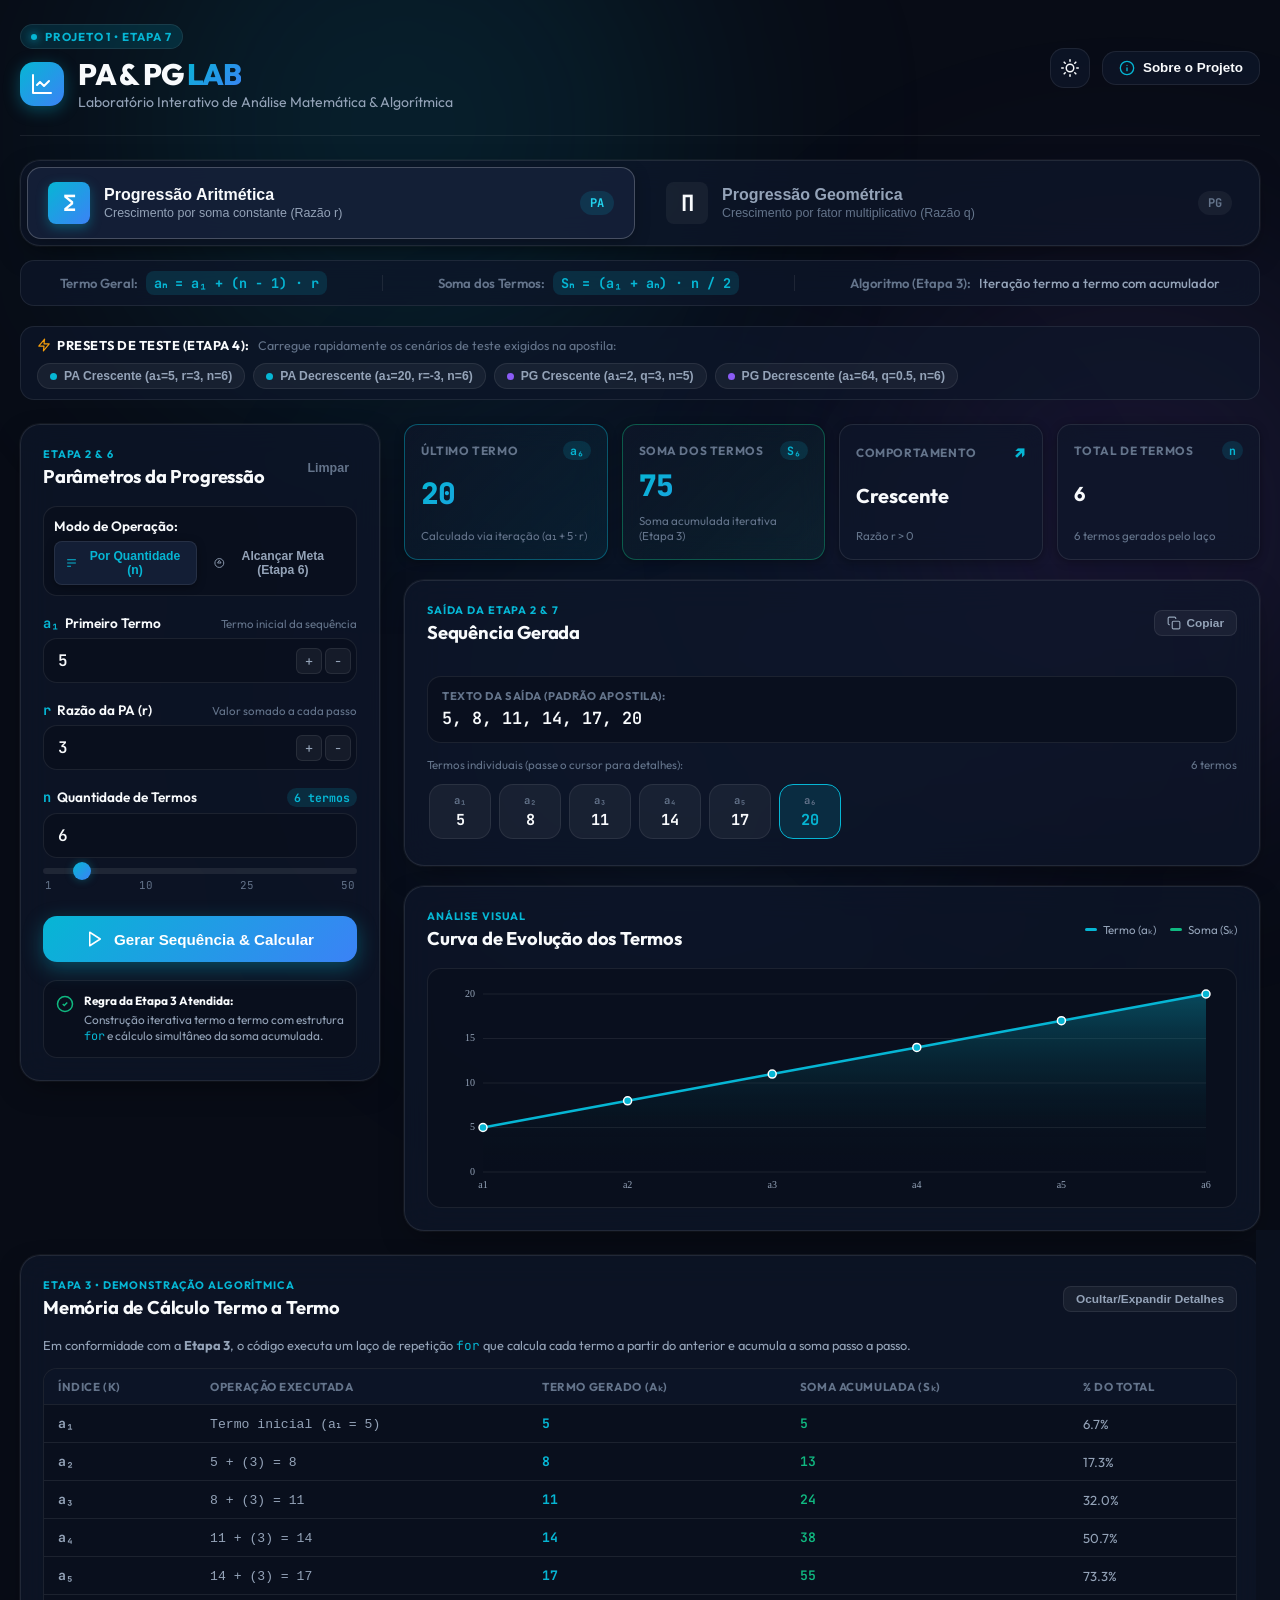
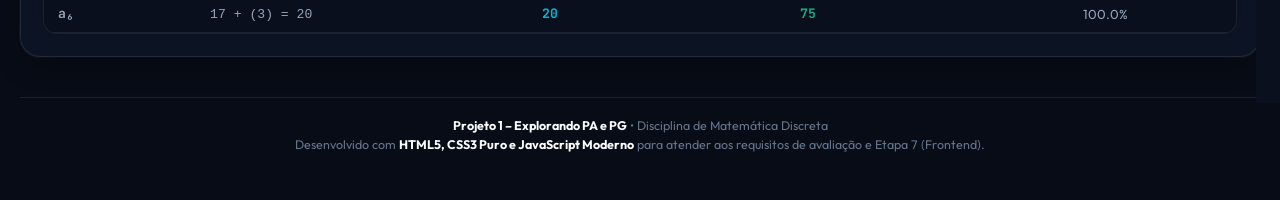
==== commit 5a8e5e2a: "fix: corrigir disciplina para Matematica Discreta no frontend e no .py Co-Authored-By: Claude Sonnet" ====
--- a/standalone.html
+++ b/standalone.html
@@ -2075,7 +2075,7 @@
     <!-- RODAPÉ -->
     <footer class="app-footer">
       <div class="footer-content">
-        <p><strong>Projeto 1 – Explorando PA e PG</strong> • Disciplina de Pensamento Computacional & Algoritmos</p>
+        <p><strong>Projeto 1 – Explorando PA e PG</strong> • Disciplina de Matemática Discreta</p>
         <p>Desenvolvido com <strong>HTML5, CSS3 Puro e JavaScript Moderno</strong> para atender aos requisitos de avaliação e Etapa 7 (Frontend).</p>
       </div>
     </footer>
